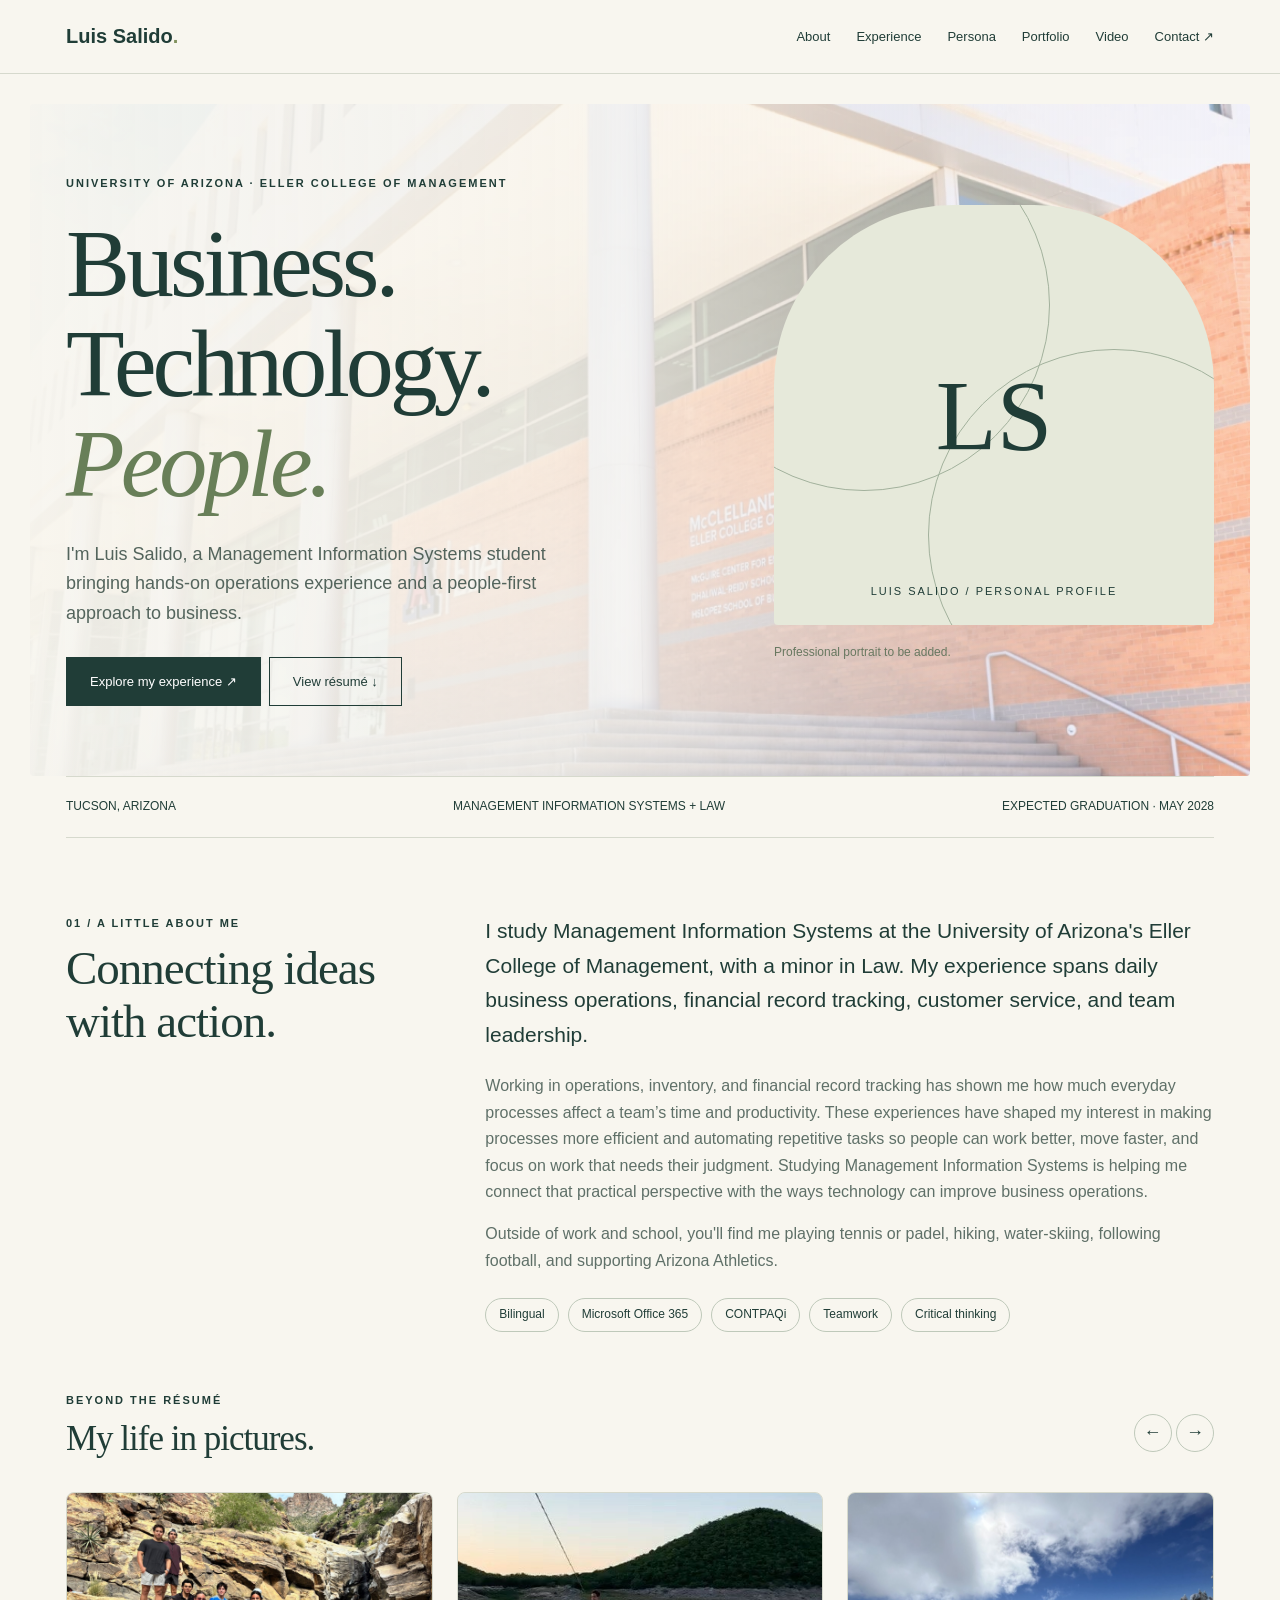
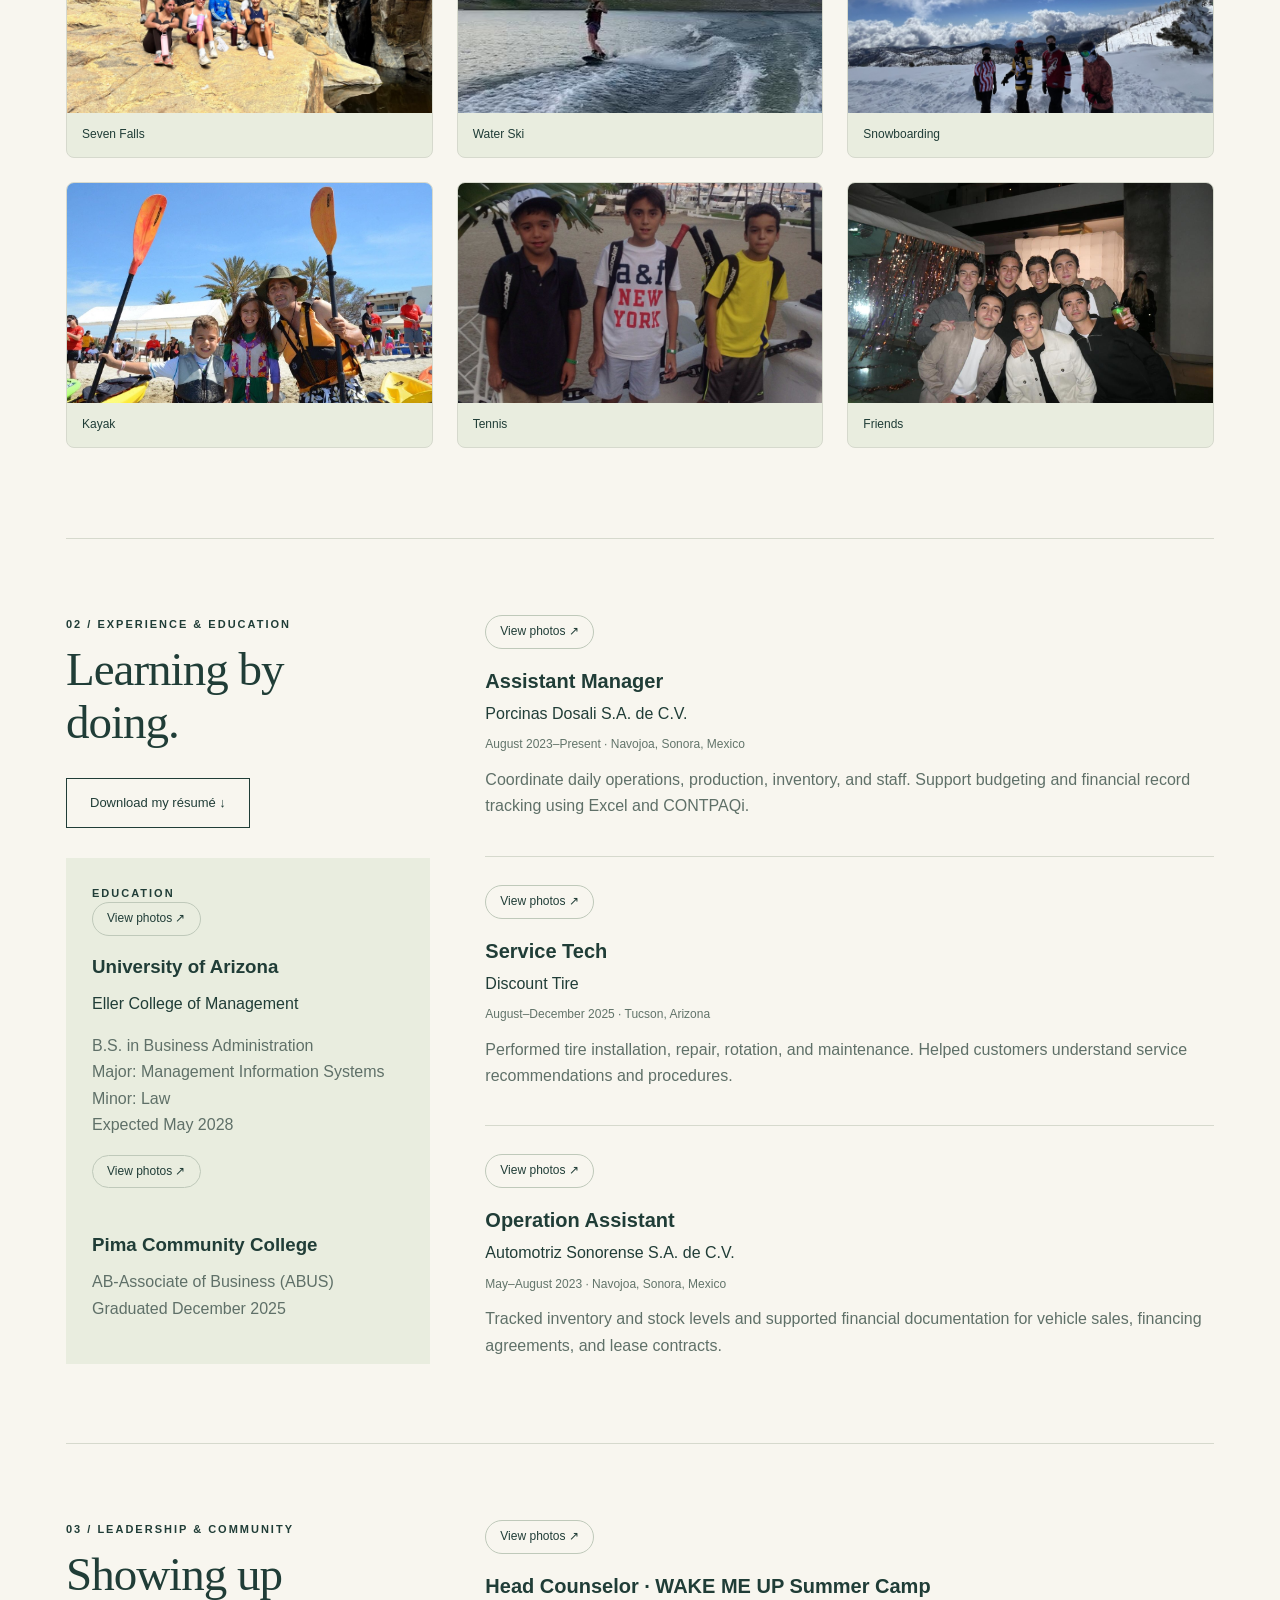
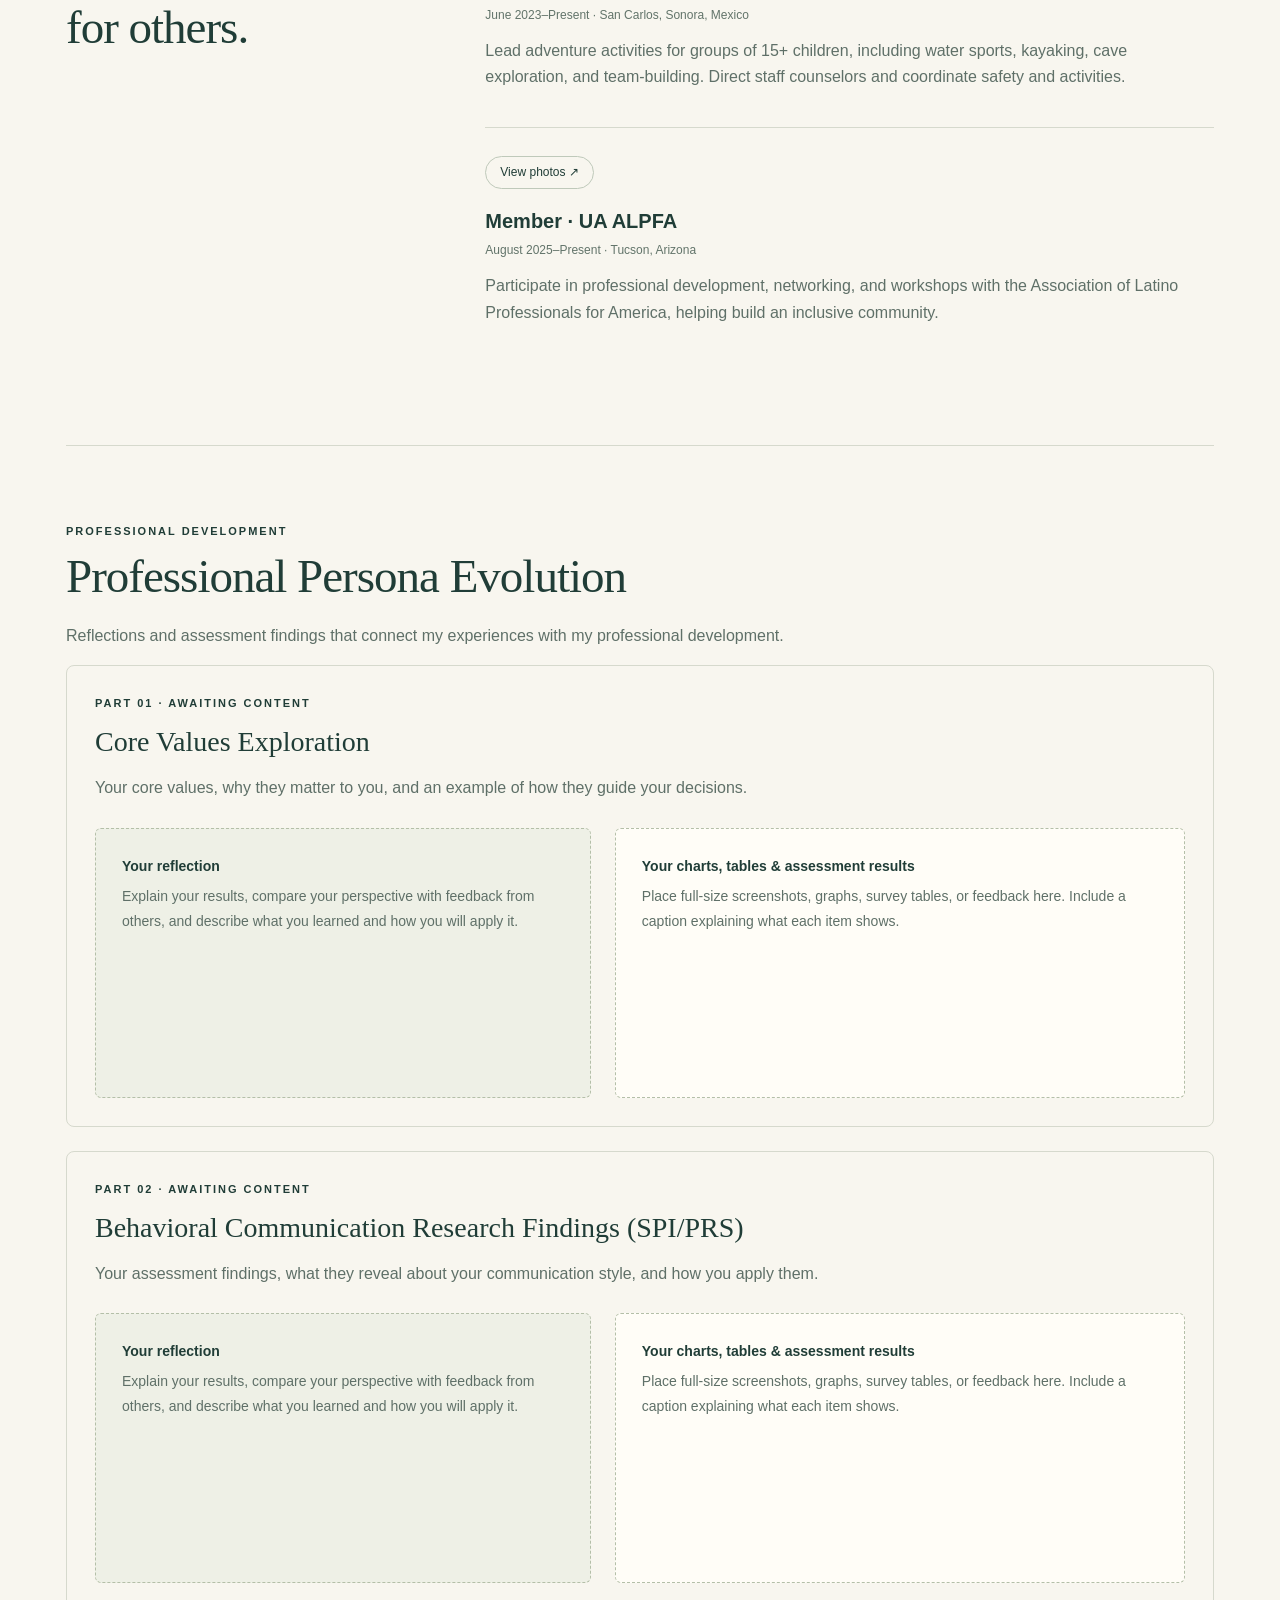
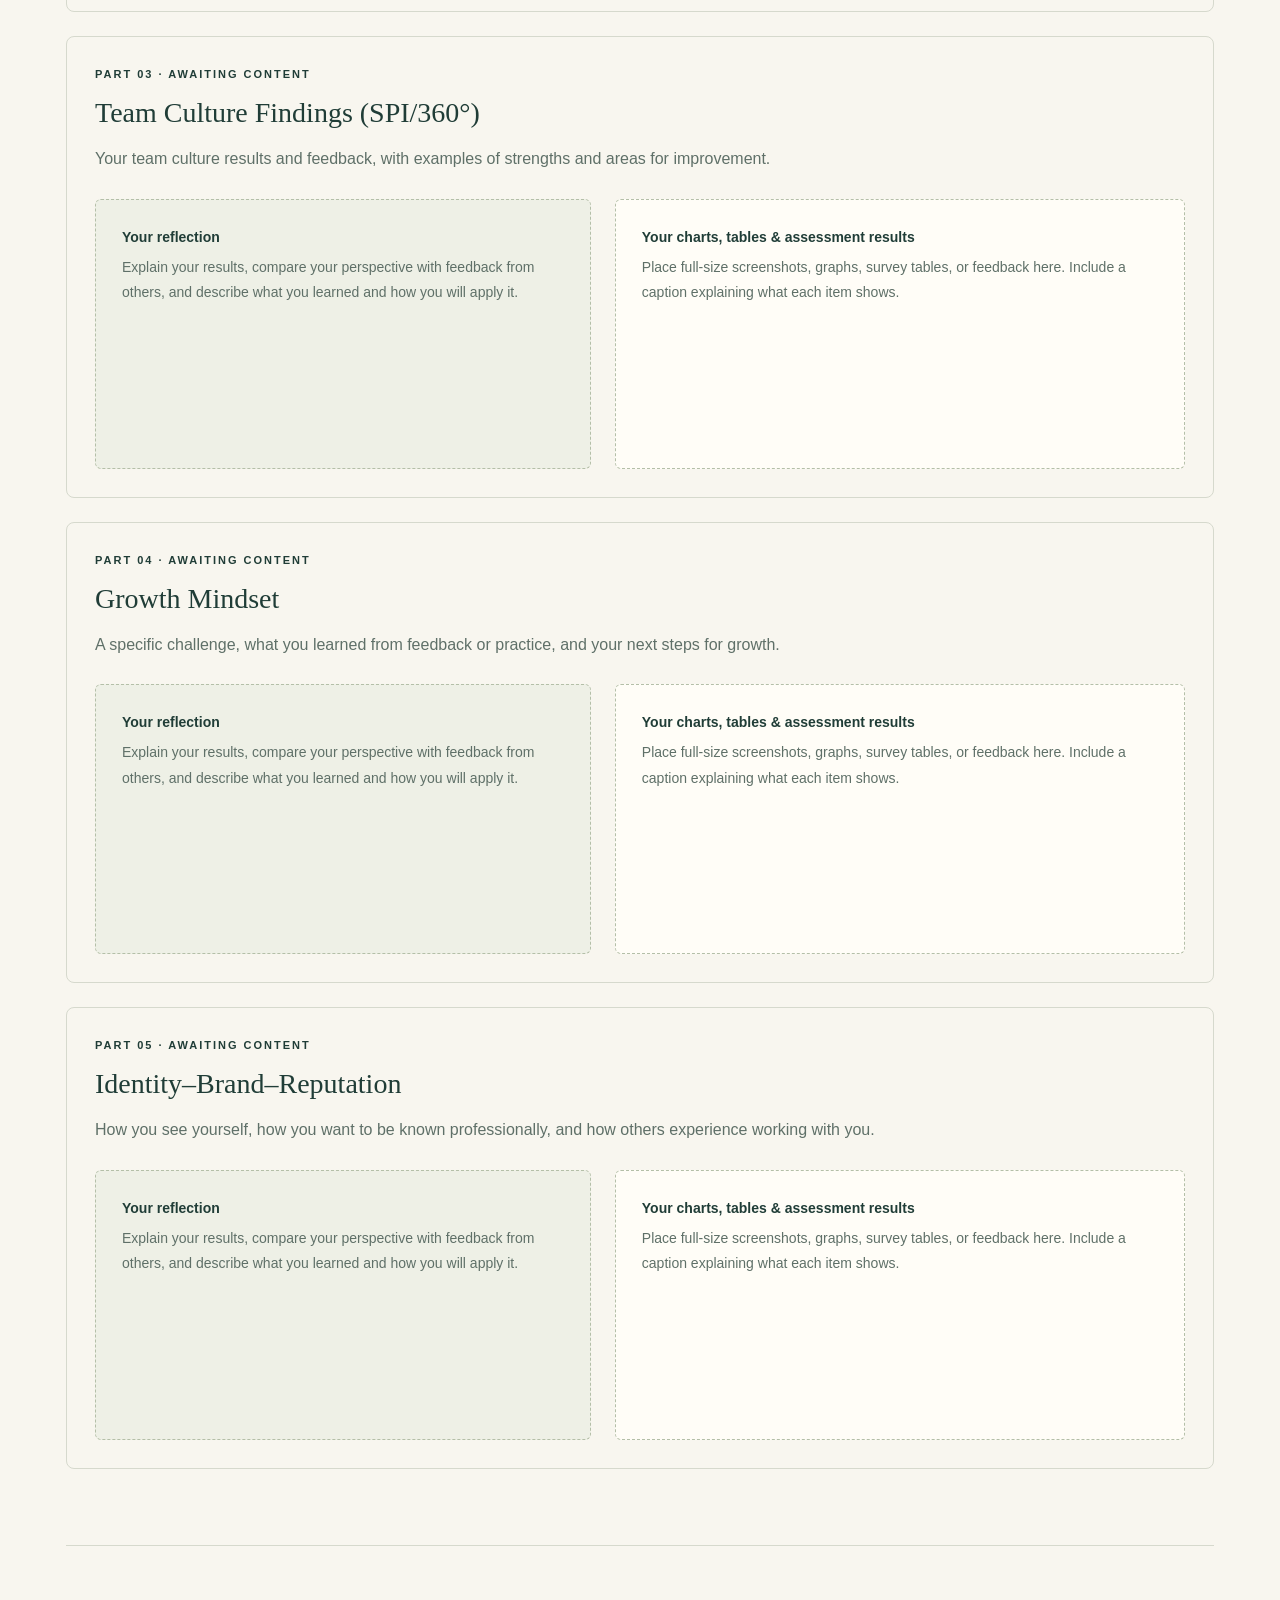
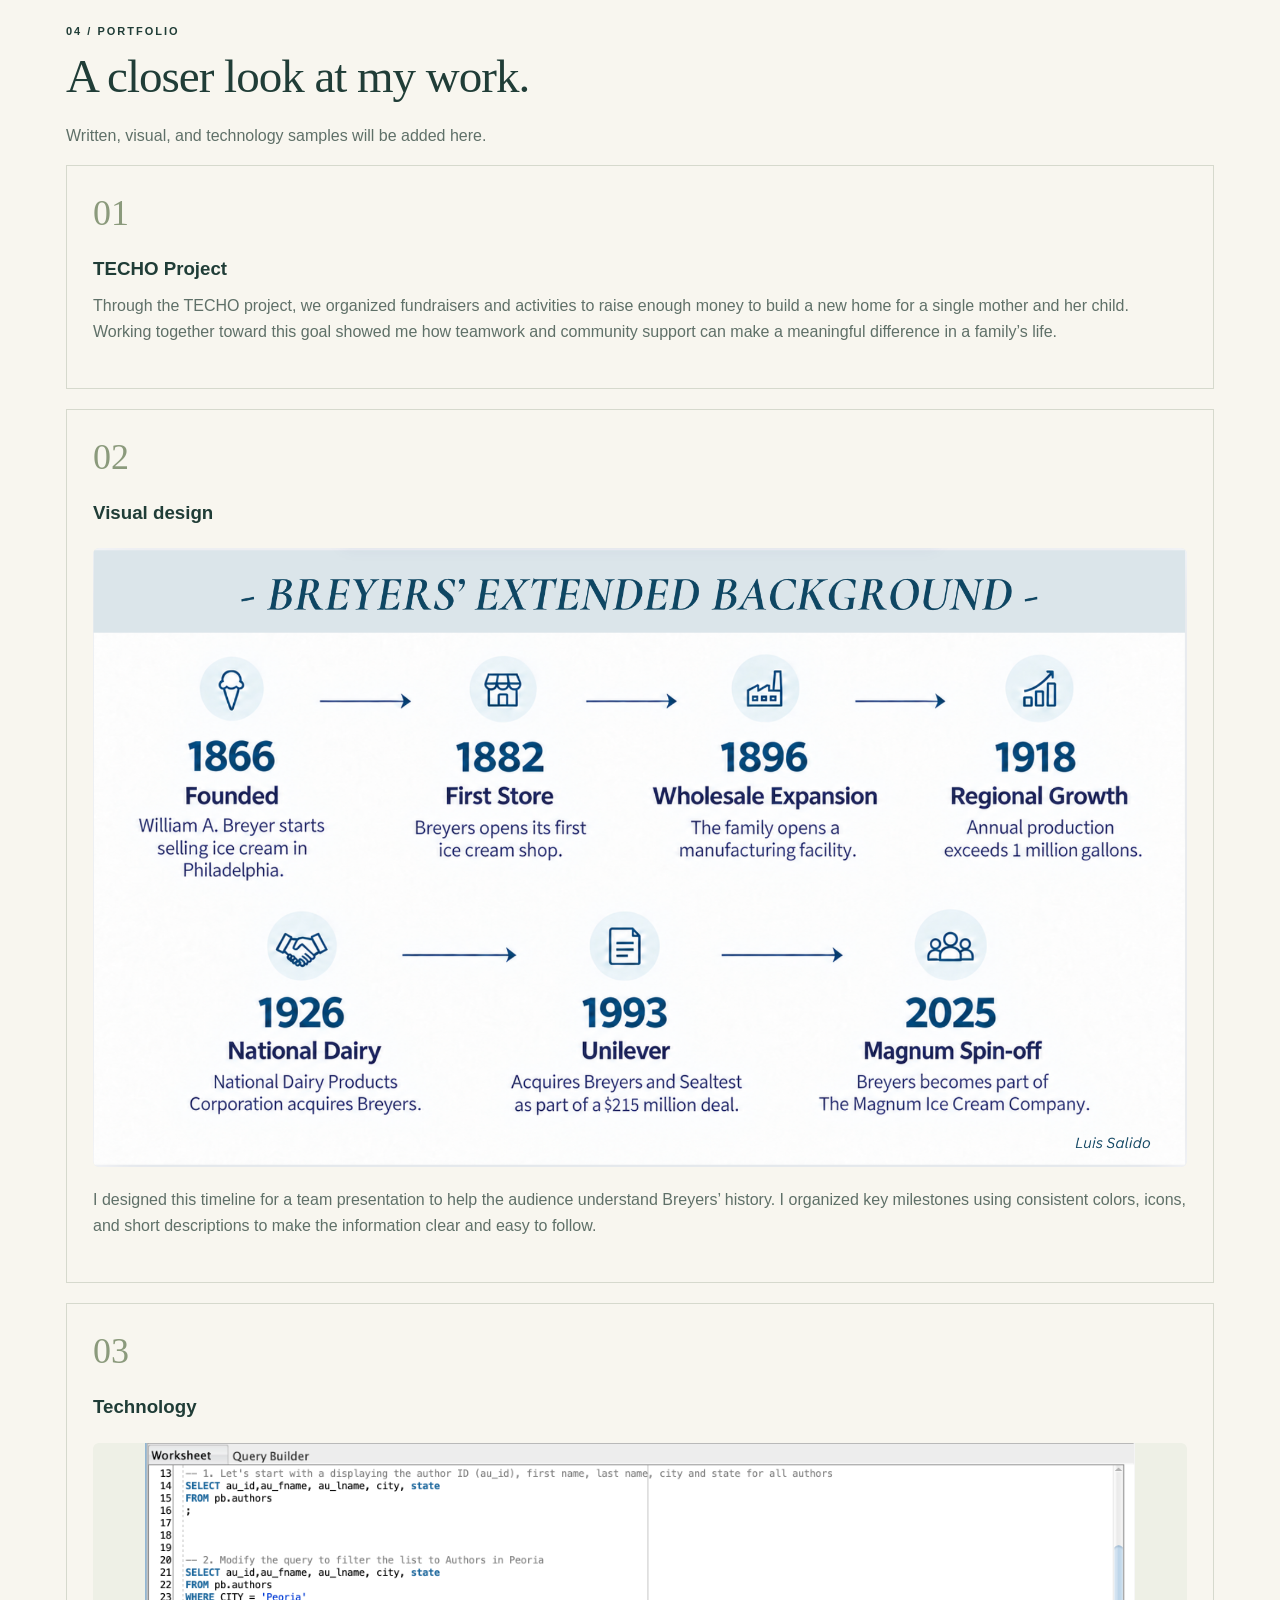
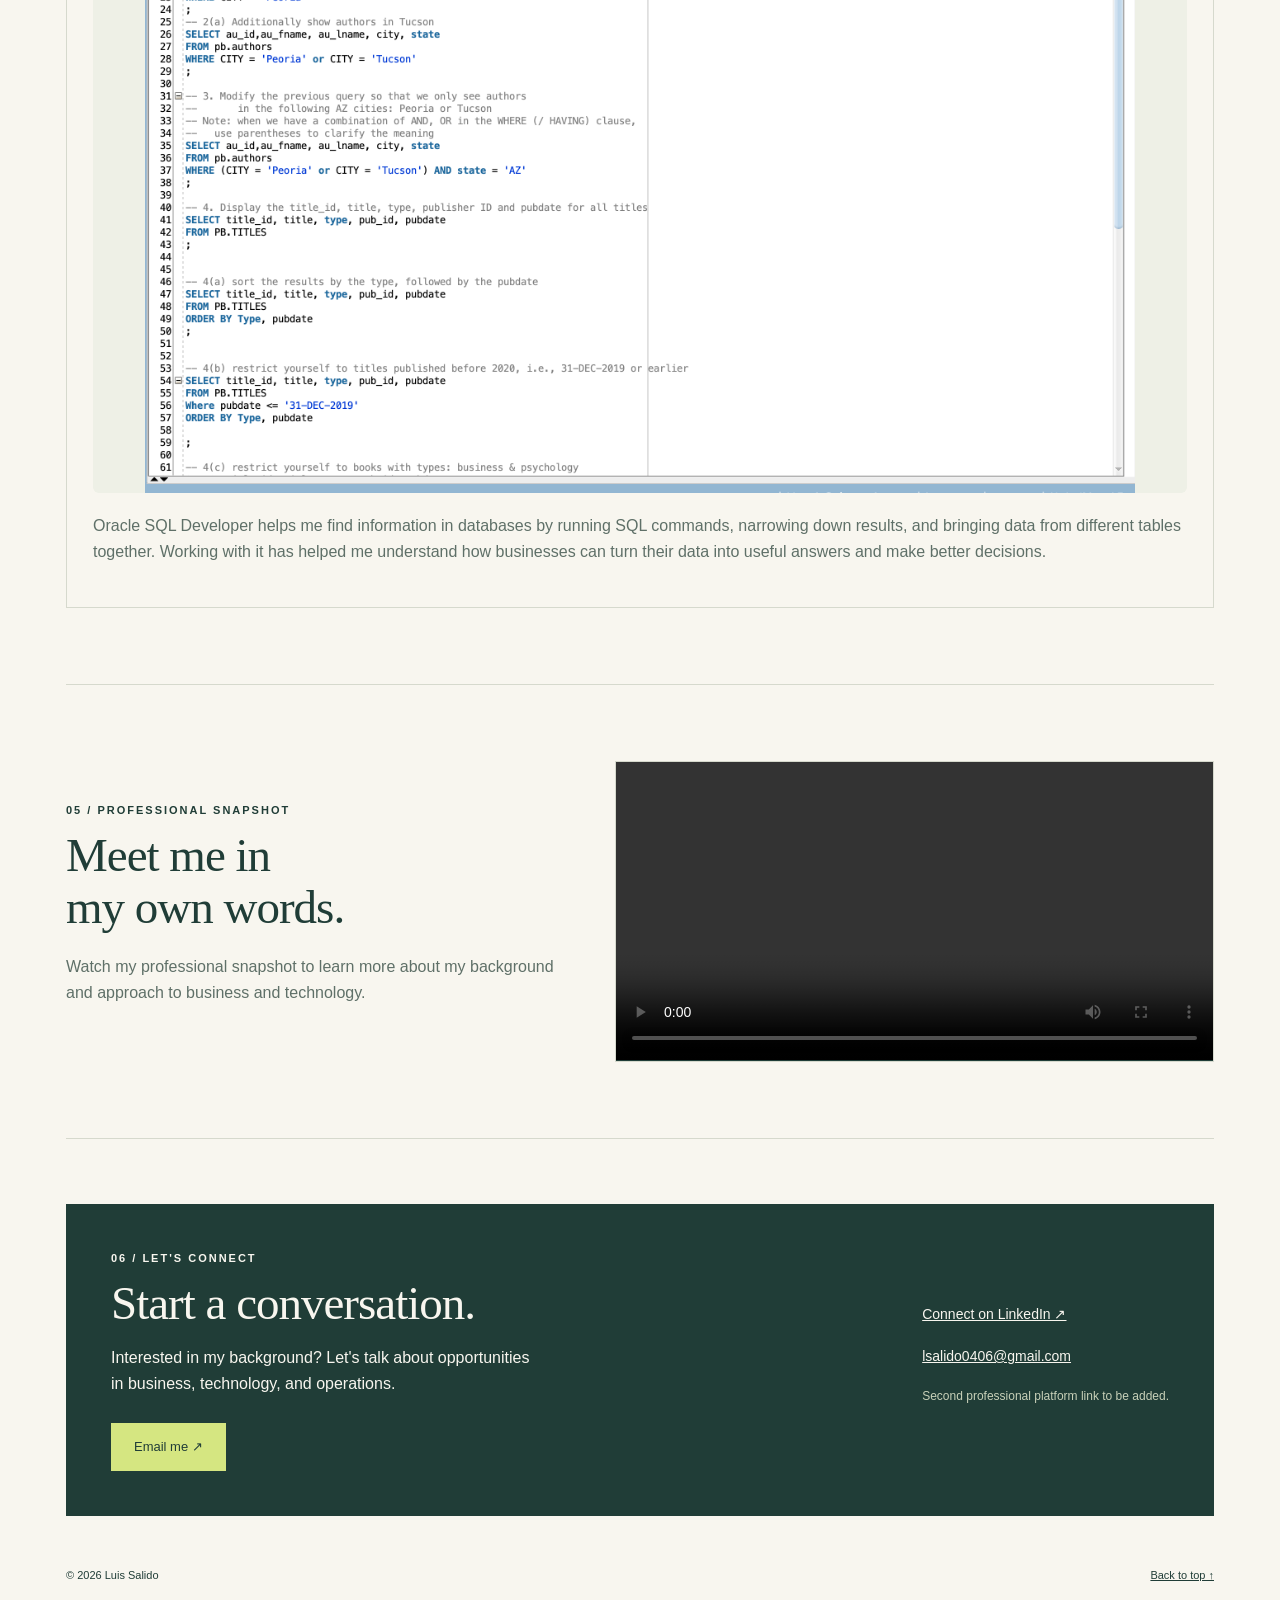
==== index.html @ 444bbcb1 "Add files via upload" ====
<!DOCTYPE html>

<html lang="en"><head><meta charset="utf-8"/><meta content="width=device-width,initial-scale=1" name="viewport"/><title>Luis Salido | Business, Technology &amp; People</title><meta content="Meet Luis Salido, a Management Information Systems student at the University of Arizona with experience in operations, finance, and team leadership." name="description"/><style>
:root{--ink:#203d37;--paper:#f8f6ef;--line:#d6d9cd;--accent:#d5e681}*{box-sizing:border-box}html{scroll-behavior:smooth;scroll-padding-top:90px}body{margin:0;background:var(--paper);color:var(--ink);font:16px/1.65 Arial,sans-serif}a{color:inherit}nav{position:sticky;top:0;background:#f8f6eff5;z-index:10;border-bottom:1px solid var(--line)}.nav{max-width:1220px;margin:auto;display:flex;justify-content:space-between;align-items:center;padding:20px 36px;gap:24px}.brand{font-weight:700;text-decoration:none;font-size:20px}.links{display:flex;gap:26px;font-size:13px}.links a{text-decoration:none}.links a:hover{text-decoration:underline}main{max-width:1220px;margin:auto;padding:0 36px}.hero{padding:85px 0 72px;display:grid;grid-template-columns:1.45fr 1fr;gap:70px;align-items:center}.eyebrow{font-size:11px;letter-spacing:2px;text-transform:uppercase;font-weight:bold}h1,h2,h3,p{margin-top:0}h1{font:normal clamp(55px,7.5vw,96px)/1.04 Georgia,serif;letter-spacing:-4px;margin:22px 0 26px}h1 i{font-weight:normal;color:#687f58}.intro{max-width:510px;color:#53645c;font-size:18px}.button{display:inline-block;text-decoration:none;padding:13px 23px;background:var(--ink);color:white;border:1px solid var(--ink);font-size:13px;margin:10px 8px 0 0}.button.alt{background:transparent;color:var(--ink)}.portrait{min-height:420px;background:#e6e9da;position:relative;overflow:hidden;display:flex;align-items:center;justify-content:center;border-radius:180px 180px 4px 4px}.portrait:before,.portrait:after{content:'';position:absolute;border:1px solid #a2b19c;border-radius:50%;width:370px;height:370px;transform:translate(120px,120px)}.portrait:after{transform:translate(-130px,-110px)}.monogram{font:100px Georgia,serif;z-index:1}.portrait small{position:absolute;bottom:25px;font-size:11px;letter-spacing:2px}.strip{padding:20px 0;border-top:1px solid var(--line);border-bottom:1px solid var(--line);display:flex;justify-content:space-between;gap:20px;font-size:12px}.section{padding:76px 0;border-bottom:1px solid var(--line)}.section-head{display:grid;grid-template-columns:1fr 2fr;gap:55px;margin-bottom:35px}h2{font:normal 47px/1.12 Georgia,serif;letter-spacing:-1px;margin:10px 0 20px}.body-large{font-size:21px;line-height:1.65;max-width:760px}.muted{color:#5f7068}.tags{display:flex;flex-wrap:wrap;gap:9px;margin-top:24px}.tag{font-size:12px;border:1px solid #bfc9ba;padding:6px 13px;border-radius:30px}.experience{display:grid;grid-template-columns:1fr 2fr;gap:55px}.job{padding:0 0 28px;margin:0 0 28px;border-bottom:1px solid var(--line)}.job:last-child{border:0;margin:0;padding:0}.job h3{font-size:20px;margin-bottom:3px}.date{font-size:12px;color:#62746a;margin-bottom:12px}.job p{margin-bottom:8px}.education{background:#e9eddf;padding:26px;margin-top:30px}.education h3{margin:0 0 8px}.grid{display:grid;grid-template-columns:repeat(3,1fr);gap:20px}.sample{border:1px solid var(--line);padding:26px;min-height:220px}.sample .num{font:36px Georgia,serif;color:#8b9a7c}.sample h3{margin:20px 0 8px}.status{font-size:11px;letter-spacing:1px;text-transform:uppercase;color:#6b795e}.video{display:grid;grid-template-columns:1fr 1.2fr;gap:50px;align-items:center}.video-space{aspect-ratio:16/9;background:#e7eadf;display:flex;justify-content:center;align-items:center;flex-direction:column;border:1px solid var(--line)}.play{font-size:38px;line-height:1}.contact{margin:65px 0 35px;padding:45px;background:var(--ink);color:var(--paper);display:flex;justify-content:space-between;align-items:center;gap:30px}.contact h2{margin-bottom:15px}.contact .button{background:var(--accent);color:var(--ink);border:0}.contact a:not(.button){font-size:14px}.footer{padding:15px 0 32px;font-size:11px;display:flex;justify-content:space-between}.draft-note{font-size:12px;color:#687860;margin-top:18px}a:focus-visible{outline:3px solid #9db447;outline-offset:4px}@media(max-width:750px){.nav{padding:16px 20px;align-items:flex-start}.links{gap:10px;flex-wrap:wrap;justify-content:flex-end;font-size:11px}main{padding:0 22px}.hero{grid-template-columns:1fr;gap:35px;padding-top:48px}h1{letter-spacing:-2px}.portrait{min-height:300px;max-width:400px;width:100%}.strip{flex-wrap:wrap}.section{padding:50px 0}.section-head,.experience,.video{grid-template-columns:1fr;gap:20px}.grid{grid-template-columns:1fr}h2{font-size:38px}.contact{padding:28px;flex-direction:column;align-items:flex-start}.footer{gap:20px}}

.hero{position:relative;isolation:isolate;padding:70px 36px;margin:30px -36px 0;background:linear-gradient(90deg,rgba(248,246,239,.96) 0%,rgba(248,246,239,.87) 44%,rgba(248,246,239,.3) 100%),url("eller-campus.png") center/cover no-repeat;border-radius:4px}
@media(max-width:750px){.hero{margin:20px -22px 0;padding:45px 22px;background-image:linear-gradient(rgba(248,246,239,.91),rgba(248,246,239,.8)),url("eller-campus.png")}}
.skill-details{margin-top:24px}.skill-details details{border-bottom:1px solid var(--line);padding:13px 0}.skill-details summary{cursor:pointer;font-size:14px;font-weight:600}.skill-details summary:focus-visible{outline:3px solid #9db447;outline-offset:4px}.skill-details details p{font-size:14px;color:#5f7068;margin:12px 0 4px;line-height:1.7}.skill-button{background:transparent;color:var(--ink);cursor:pointer;font-family:inherit;line-height:1.65}.skill-button:hover,.skill-button[aria-expanded="true"]{background:var(--ink);color:var(--paper)}#skill-panel{margin-top:18px;padding:22px;border:1px solid var(--line);border-radius:12px}#skill-panel h3{font-size:18px;margin-bottom:8px}#skill-description{font-size:14px;color:#5f7068;white-space:pre-wrap}.skill-action{background:transparent;border:1px solid #bfc9ba;border-radius:20px;color:var(--ink);padding:7px 15px;cursor:pointer}#skill-input{display:block;width:100%;margin-top:8px;padding:12px;font:14px/1.6 Arial,sans-serif;color:var(--ink);border:1px solid #bfc9ba;border-radius:6px;background:var(--paper)}#skill-message{font-size:12px;margin:8px 0 0}.entry-photo{margin:0 0 20px;overflow:hidden;border:1px solid var(--line);border-radius:8px;background:#e9eddf}.entry-photo img{display:block;width:100%;aspect-ratio:16/9;object-fit:cover}.entry-photo figcaption{font-size:11px;padding:10px 14px;color:#5f7068}.photo-placeholder{min-height:160px;display:flex;flex-direction:column;align-items:center;justify-content:center;background:linear-gradient(130deg,#edf0e5,#e2e7d7);border:1px dashed #b4bfa8}.photo-placeholder>span{font-size:30px;font-weight:normal;color:#81916d}.education .entry-photo:not(:first-child){margin-top:28px}.education .photo-placeholder{min-height:130px}.photo-link{display:inline-block;font-size:12px;text-decoration:none;border:1px solid #bfc9ba;border-radius:30px;padding:6px 14px;margin:0 0 16px}.photo-link:hover{background:var(--ink);color:var(--paper)}.personal-roll{padding:45px 0;border-bottom:1px solid var(--line)}.roll-header{display:flex;align-items:center;justify-content:space-between;gap:20px}.roll-header h2{font-size:35px;margin-bottom:24px}.roll-arrow{width:38px;height:38px;border-radius:50%;border:1px solid #bfc9ba;background:transparent;color:var(--ink);font-size:18px;cursor:pointer}.roll-arrow:hover{background:var(--ink);color:var(--paper)}.photo-roll{display:flex;gap:18px;overflow-x:auto;scroll-snap-type:x mandatory;padding:0 0 14px}.photo-roll figure{flex:0 0 280px;margin:0;border:1px solid var(--line);border-radius:8px;overflow:hidden;scroll-snap-align:start;background:#e9eddf}.photo-roll img{display:block;width:100%;height:220px;object-fit:cover}.photo-roll figcaption{padding:12px 15px;font-size:12px}.roll-empty{height:264px;display:flex;flex-direction:column;align-items:center;justify-content:center;border-style:dashed!important}.roll-empty>span{font-size:30px;color:#81916d}@media(max-width:750px){.photo-roll figure{flex-basis:240px}.roll-header h2{font-size:29px}}.personal-roll .photo-roll figure{flex-basis:230px}.personal-roll .photo-roll img{height:190px}.personal-roll .roll-empty{height:234px}.personal-roll{border-bottom:0;padding-bottom:0}

.personal-roll .photo-roll{display:grid;grid-template-rows:repeat(2,auto);grid-auto-flow:column;grid-auto-columns:230px;gap:18px;align-items:start;justify-content:start}
.personal-roll .photo-roll figure{width:230px;min-width:0}
@media(max-width:750px){.personal-roll .photo-roll{grid-auto-columns:210px}.personal-roll .photo-roll figure{width:210px}}
.persona-item{padding:20px 0;border-bottom:1px solid var(--line)}.persona-item summary{cursor:pointer;font-size:18px;font-weight:600}.persona-item p{margin:16px 0 12px;max-width:780px}.persona-items{display:grid;gap:24px}.persona-space{padding:28px;border:1px solid var(--line);border-radius:8px}.persona-space h3{font:normal 28px/1.25 Georgia,serif;margin:12px 0 16px}.persona-placeholder{padding:20px;margin-top:14px;border:1px dashed #b4bfa8;border-radius:6px;background:#eef0e6;font-size:14px}.persona-placeholder p{margin:6px 0 0;color:#5f7068}.persona-placeholder.evidence{background:transparent}@media(max-width:750px){.persona-space{padding:20px}}.persona-content{display:grid;grid-template-columns:1fr 1.15fr;gap:24px;align-items:stretch}.persona-content .persona-placeholder{min-height:270px;margin-top:10px;padding:26px}.persona-content .evidence{background:#fffdf7}.persona-content p{line-height:1.8}.persona-content img{width:100%;height:auto;object-fit:contain}@media(max-width:750px){.persona-content{grid-template-columns:1fr;gap:12px}.persona-content .persona-placeholder{min-height:180px}}#technology-project{grid-column:1/-1}#technology-photo{display:block;width:100%;max-height:650px;object-fit:contain;margin:20px 0;background:#eef0e6}#technology-photo[hidden]{display:none}.portfolio-editable{grid-column:1/-1}.portfolio-editable>img{display:block;width:100%;height:auto;max-height:650px;object-fit:contain;margin:20px 0;background:#eef0e6;border-radius:6px}.portfolio-editable>img[hidden]{display:none}</style><style>.section-head>div{min-width:0}.personal-roll{width:100%;max-width:100%;min-width:0;margin:0;padding-top:24px;overflow:hidden}.personal-roll .photo-roll{width:100%;max-width:100%;min-width:0;grid-auto-columns:calc((100% - 48px)/3);gap:24px}.personal-roll .photo-roll figure{width:100%;min-width:0}.personal-roll .photo-roll img{width:100%;height:220px;object-fit:cover}.roll-header{flex-wrap:wrap}.roll-header h2{margin-bottom:16px}@media(max-width:750px){.personal-roll .photo-roll{grid-auto-columns:calc((100% - 16px)/2);gap:16px}.personal-roll .photo-roll img{height:180px}}@media(max-width:450px){.personal-roll .photo-roll{grid-auto-columns:85%}}</style></head><body><nav aria-label="Main navigation"><div class="nav"><a class="brand" href="#home">Luis Salido<span style="color:#81925d">.</span></a><div class="links"><a href="#about">About</a><a href="#experience">Experience</a><a href="#persona">Persona</a><a href="#work">Portfolio</a><a href="#snapshot">Video</a><a href="#contact">Contact ↗</a></div></div></nav><main>
<section class="hero" id="home"><div><div class="eyebrow">University of Arizona · Eller College of Management</div><h1>Business.<br/>Technology.<br/><i>People.</i></h1><p class="intro">I'm Luis Salido, a Management Information Systems student bringing hands-on operations experience and a people-first approach to business.</p><a class="button" href="#experience">Explore my experience ↗</a><a class="button alt" href="luis-salido-resume.pdf" target="_blank">View résumé ↓</a></div><div><div aria-label="Luis Salido monogram; professional photograph to be added" class="portrait" role="img"><span class="monogram">LS</span><small>LUIS SALIDO / PERSONAL PROFILE</small></div><p class="draft-note">Professional portrait to be added.</p></div></section>
<div class="strip"><span>TUCSON, ARIZONA</span><span>MANAGEMENT INFORMATION SYSTEMS + LAW</span><span>EXPECTED GRADUATION · MAY 2028</span></div>
<section class="section" id="about"><div class="section-head"><div><div class="eyebrow">01 / A little about me</div><h2>Connecting ideas<br/>with action.</h2></div><div><p class="body-large">I study Management Information Systems at the University of Arizona's Eller College of Management, with a minor in Law. My experience spans daily business operations, financial record tracking, customer service, and team leadership.</p><p class="muted">Working in operations, inventory, and financial record tracking has shown me how much everyday processes affect a team’s time and productivity. These experiences have shaped my interest in making processes more efficient and automating repetitive tasks so people can work better, move faster, and focus on work that needs their judgment. Studying Management Information Systems is helping me connect that practical perspective with the ways technology can improve business operations.</p><p class="muted">Outside of work and school, you'll find me playing tennis or padel, hiking, water-skiing, following football, and supporting Arizona Athletics.</p><div aria-label="Skills" class="tags"><button aria-controls="skill-panel" aria-expanded="false" class="tag skill-button" data-skill="0" type="button">Bilingual</button><button aria-controls="skill-panel" aria-expanded="false" class="tag skill-button" data-skill="1" type="button">Microsoft Office 365</button><button aria-controls="skill-panel" aria-expanded="false" class="tag skill-button" data-skill="2" type="button">CONTPAQi</button><button aria-controls="skill-panel" aria-expanded="false" class="tag skill-button" data-skill="3" type="button">Teamwork</button><button aria-controls="skill-panel" aria-expanded="false" class="tag skill-button" data-skill="4" type="button">Critical thinking</button></div><div hidden="" id="skill-panel"><h3 id="skill-title"></h3><p id="skill-description"></p></div></div></div><section aria-labelledby="photo-roll-title" class="personal-roll"><div class="roll-header"><div><div class="eyebrow">Beyond the résumé</div><h2 id="photo-roll-title">My life in pictures.</h2></div><div><button aria-label="Previous photos" class="roll-arrow" onclick="document.getElementById('photo-roll').scrollBy({left:-320,behavior:'smooth'})" type="button">←</button> <button aria-label="Next photos" class="roll-arrow" onclick="document.getElementById('photo-roll').scrollBy({left:320,behavior:'smooth'})" type="button">→</button></div></div><div style="margin-bottom:18px"></div><div aria-label="Personal photo roll" class="photo-roll" id="photo-roll" tabindex="0"><figure><img alt="Seven Falls" loading="lazy" src="personal-2.jpg"/><figcaption>Seven Falls</figcaption></figure><figure><img alt="Kayak" loading="lazy" src="personal-5.jpg"/><figcaption>Kayak</figcaption></figure><figure><img alt="Water Ski" loading="lazy" src="personal-6.jpg"/><figcaption>Water Ski</figcaption></figure><figure><img alt="Tennis" loading="lazy" src="personal-7.jpg"/><figcaption>Tennis</figcaption></figure><figure><img alt="Snowboarding" loading="lazy" src="personal-10.jpg"/><figcaption>Snowboarding</figcaption></figure><figure><img alt="Friends" loading="lazy" src="personal-11.jpg"/><figcaption>Friends</figcaption></figure><figure><img alt="WMU Camp" loading="lazy" src="personal-13.jpg"/><figcaption>WMU Camp</figcaption></figure><figure><img alt="Party" loading="lazy" src="personal-15.jpg"/><figcaption>Party</figcaption></figure></div></section></section>
<section class="section" id="experience"><div class="experience"><aside><div class="eyebrow">02 / Experience &amp; education</div><h2>Learning by<br/>doing.</h2><a class="button alt" download="" href="luis-salido-resume.pdf">Download my résumé ↓</a><div class="education"><div class="eyebrow">Education</div><a class="photo-link" href="photos.html#university-arizona">View photos ↗</a><h3>University of Arizona</h3><p>Eller College of Management</p><p class="muted">B.S. in Business Administration<br/>Major: Management Information Systems<br/>Minor: Law<br/>Expected May 2028</p><a class="photo-link" href="photos.html#pima">View photos ↗</a><h3 style="margin-top:26px">Pima Community College</h3><p class="muted">AB-Associate of Business (ABUS)<br/>Graduated December 2025</p></div></aside><div><article class="job"><a class="photo-link" href="photos.html#porcinas">View photos ↗</a><h3>Assistant Manager</h3><p>Porcinas Dosali S.A. de C.V.</p><div class="date">August 2023–Present · Navojoa, Sonora, Mexico</div><p class="muted">Coordinate daily operations, production, inventory, and staff. Support budgeting and financial record tracking using Excel and CONTPAQi.</p></article><article class="job"><a class="photo-link" href="photos.html#discount-tire">View photos ↗</a><h3>Service Tech</h3><p>Discount Tire</p><div class="date">August–December 2025 · Tucson, Arizona</div><p class="muted">Performed tire installation, repair, rotation, and maintenance. Helped customers understand service recommendations and procedures.</p></article><article class="job"><a class="photo-link" href="photos.html#automotriz">View photos ↗</a><h3>Operation Assistant</h3><p>Automotriz Sonorense S.A. de C.V.</p><div class="date">May–August 2023 · Navojoa, Sonora, Mexico</div><p class="muted">Tracked inventory and stock levels and supported financial documentation for vehicle sales, financing agreements, and lease contracts.</p></article></div></div></section>
<section class="section"><div class="section-head"><div><div class="eyebrow">03 / Leadership &amp; community</div><h2>Showing up<br/>for others.</h2></div><div><article class="job"><a class="photo-link" href="photos.html#summer-camp">View photos ↗</a><h3>Head Counselor · WAKE ME UP Summer Camp</h3><div class="date">June 2023–Present · San Carlos, Sonora, Mexico</div><p class="muted">Lead adventure activities for groups of 15+ children, including water sports, kayaking, cave exploration, and team-building. Direct staff counselors and coordinate safety and activities.</p></article><article class="job"><a class="photo-link" href="photos.html#alpfa">View photos ↗</a><h3>Member · UA ALPFA</h3><div class="date">August 2025–Present · Tucson, Arizona</div><p class="muted">Participate in professional development, networking, and workshops with the Association of Latino Professionals for America, helping build an inclusive community.</p></article></div></div></section>
<section class="section" id="persona"><div class="eyebrow">Professional development</div><h2>Professional Persona Evolution</h2><p class="muted">Reflections and assessment findings that connect my experiences with my professional development.</p><div class="persona-items"><article class="persona-space" id="persona-part-1"><div class="eyebrow">Part 01 · Awaiting content</div><h3>Core Values Exploration</h3><p class="muted">Your core values, why they matter to you, and an example of how they guide your decisions.</p><div class="persona-content"><div class="persona-placeholder"><strong>Your reflection</strong><p>Explain your results, compare your perspective with feedback from others, and describe what you learned and how you will apply it.</p></div><div class="persona-placeholder evidence"><strong>Your charts, tables &amp; assessment results</strong><p>Place full-size screenshots, graphs, survey tables, or feedback here. Include a caption explaining what each item shows.</p></div></div></article><article class="persona-space" id="persona-part-2"><div class="eyebrow">Part 02 · Awaiting content</div><h3>Behavioral Communication Research Findings (SPI/PRS)</h3><p class="muted">Your assessment findings, what they reveal about your communication style, and how you apply them.</p><div class="persona-content"><div class="persona-placeholder"><strong>Your reflection</strong><p>Explain your results, compare your perspective with feedback from others, and describe what you learned and how you will apply it.</p></div><div class="persona-placeholder evidence"><strong>Your charts, tables &amp; assessment results</strong><p>Place full-size screenshots, graphs, survey tables, or feedback here. Include a caption explaining what each item shows.</p></div></div></article><article class="persona-space" id="persona-part-3"><div class="eyebrow">Part 03 · Awaiting content</div><h3>Team Culture Findings (SPI/360°)</h3><p class="muted">Your team culture results and feedback, with examples of strengths and areas for improvement.</p><div class="persona-content"><div class="persona-placeholder"><strong>Your reflection</strong><p>Explain your results, compare your perspective with feedback from others, and describe what you learned and how you will apply it.</p></div><div class="persona-placeholder evidence"><strong>Your charts, tables &amp; assessment results</strong><p>Place full-size screenshots, graphs, survey tables, or feedback here. Include a caption explaining what each item shows.</p></div></div></article><article class="persona-space" id="persona-part-4"><div class="eyebrow">Part 04 · Awaiting content</div><h3>Growth Mindset</h3><p class="muted">A specific challenge, what you learned from feedback or practice, and your next steps for growth.</p><div class="persona-content"><div class="persona-placeholder"><strong>Your reflection</strong><p>Explain your results, compare your perspective with feedback from others, and describe what you learned and how you will apply it.</p></div><div class="persona-placeholder evidence"><strong>Your charts, tables &amp; assessment results</strong><p>Place full-size screenshots, graphs, survey tables, or feedback here. Include a caption explaining what each item shows.</p></div></div></article><article class="persona-space" id="persona-part-5"><div class="eyebrow">Part 05 · Awaiting content</div><h3>Identity–Brand–Reputation</h3><p class="muted">How you see yourself, how you want to be known professionally, and how others experience working with you.</p><div class="persona-content"><div class="persona-placeholder"><strong>Your reflection</strong><p>Explain your results, compare your perspective with feedback from others, and describe what you learned and how you will apply it.</p></div><div class="persona-placeholder evidence"><strong>Your charts, tables &amp; assessment results</strong><p>Place full-size screenshots, graphs, survey tables, or feedback here. Include a caption explaining what each item shows.</p></div></div></article></div></section><section class="section" id="work"><div class="eyebrow">04 / Portfolio</div><h2>A closer look at my work.</h2><p class="muted">Written, visual, and technology samples will be added here.</p><div class="grid"><article class="sample portfolio-editable" id="written-project"><span class="num">01</span><h3>TECHO Project</h3><img alt="Written communication sample" hidden="" id="written-photo"/><p class="muted" id="written-description" style="white-space:pre-wrap">Through the TECHO project, we organized fundraisers and activities to raise enough money to build a new home for a single mother and her child. Working together toward this goal showed me how teamwork and community support can make a meaningful difference in a family’s life.</p></article><article class="sample portfolio-editable" id="visual-project"><span class="num">02</span><h3>Visual design</h3><img alt="Visual design sample" id="visual-photo" src="portfolio-visual.png"/><p class="muted" id="visual-description" style="white-space:pre-wrap">I designed this timeline for a team presentation to help the audience understand Breyers’ history. I organized key milestones using consistent colors, icons, and short descriptions to make the information clear and easy to follow.</p></article><article class="sample" id="technology-project"><span class="num">03</span><h3>Technology</h3><img alt="Technology project" id="technology-photo" src="portfolio-technology.png" style="width:100%;height:auto;border-radius:6px"/><p class="muted">Oracle SQL Developer helps me find information in databases by running SQL commands, narrowing down results, and bringing data from different tables together. Working with it has helped me understand how businesses can turn their data into useful answers and make better decisions.</p></article></div></section>
<section class="section video" id="snapshot"><div><div class="eyebrow">05 / Professional snapshot</div><h2>Meet me in<br/>my own words.</h2><p class="muted">Watch my professional snapshot to learn more about my background and approach to business and technology.</p></div><video aria-label="Luis Salido professional snapshot video" controls="" playsinline="" preload="metadata" style="display:block;width:100%;max-height:480px;background:#203d37;border:1px solid var(--line)"><source src="professional-snapshot.mp4" type="video/mp4"/>Your browser does not support embedded video. <a href="professional-snapshot.mp4">Download the professional snapshot video</a>.</video></section>
<section class="contact" id="contact"><div><div class="eyebrow">06 / Let's connect</div><h2>Start a conversation.</h2><p>Interested in my background? Let's talk about opportunities<br/>in business, technology, and operations.</p><a class="button" href="https://mail.google.com/mail/?view=cm&amp;fs=1&amp;to=lsalido0406%40gmail.com" rel="noopener" target="_blank">Email me ↗</a></div><div><p><a href="https://www.linkedin.com/in/lsalido0406/" rel="noopener" target="_blank">Connect on LinkedIn ↗</a></p><p><a href="mailto:lsalido0406@gmail.com">lsalido0406@gmail.com</a></p><p class="draft-note" style="color:#c8d1b9">Second professional platform link to be added.</p></div></section><footer class="footer"><span>© <span id="year">2026</span> Luis Salido</span><a href="#home">Back to top ↑</a></footer></main><script>const skills=[["Bilingual", "Spanish is my first language, and I began learning English in elementary school. I\u2019ve lived in Tucson for over five years, including two years in middle school, strengthening my English through school, work, and daily life."], ["Microsoft Office 365", "I began learning Microsoft Office 365 in high school technology classes and continued building my skills through college CIS and MIS courses. I use these tools to organize information, support everyday business tasks, and track budgets and financial records in spreadsheets."], ["CONTPAQi", "In my assistant manager role at Porcinas Dosali, I have learned CONTPAQi to support budgeting and financial record tracking, keeping business information organized for daily operations."], ["Teamwork", "Coordinate with staff in daily business operations and lead counselors at WAKE ME UP Summer Camp. These roles, along with school group projects, have strengthened my teamwork skills and taught me the value of clear responsibilities, communication, and supporting others."], ["Critical thinking", "Working with operations, inventory, and financial records has encouraged me to look closely at how tasks get done. I am interested in identifying repetitive steps and exploring how more efficient processes and automation can help teams work better and faster."]];document.querySelectorAll("[data-skill]").forEach(b=>b.onclick=()=>{const panel=document.getElementById("skill-panel"),i=Number(b.dataset.skill),close=b.getAttribute("aria-expanded")==="true";document.querySelectorAll("[data-skill]").forEach(x=>x.setAttribute("aria-expanded","false"));panel.hidden=close;if(!close){b.setAttribute("aria-expanded","true");document.getElementById("skill-title").textContent=skills[i][0];document.getElementById("skill-description").textContent=skills[i][1]}});</script></body></html>
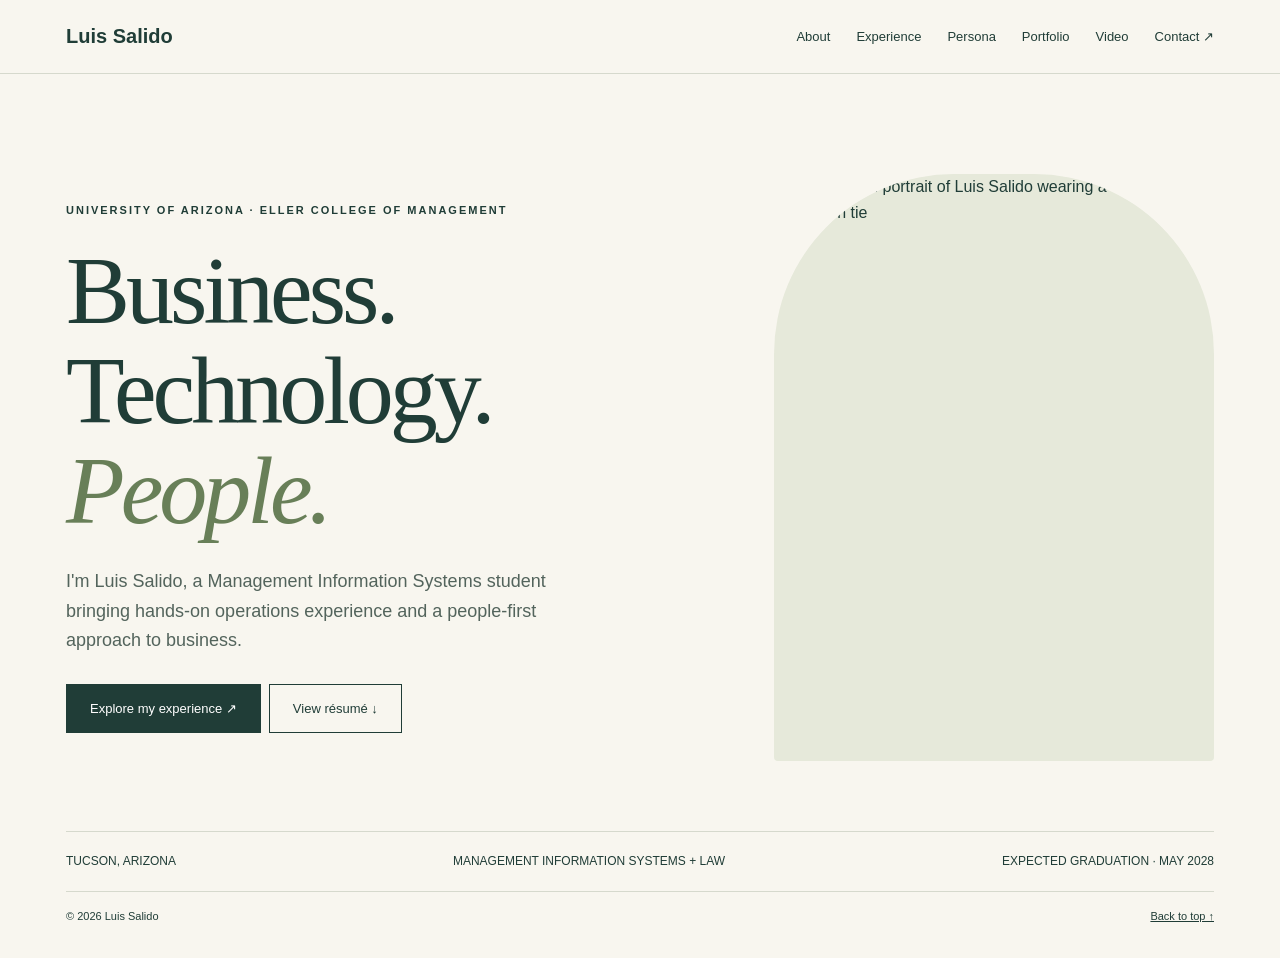
==== commit 7d3c1535: "Publish current professional portfolio pages to GitHub Pages" ====
--- a/index.html
+++ b/index.html
@@ -1,21 +1,5 @@
 <!DOCTYPE html>
 
-<html lang="en"><head><meta charset="utf-8"/><meta content="width=device-width,initial-scale=1" name="viewport"/><title>Luis Salido | Business, Technology &amp; People</title><meta content="Meet Luis Salido, a Management Information Systems student at the University of Arizona with experience in operations, finance, and team leadership." name="description"/><style>
-:root{--ink:#203d37;--paper:#f8f6ef;--line:#d6d9cd;--accent:#d5e681}*{box-sizing:border-box}html{scroll-behavior:smooth;scroll-padding-top:90px}body{margin:0;background:var(--paper);color:var(--ink);font:16px/1.65 Arial,sans-serif}a{color:inherit}nav{position:sticky;top:0;background:#f8f6eff5;z-index:10;border-bottom:1px solid var(--line)}.nav{max-width:1220px;margin:auto;display:flex;justify-content:space-between;align-items:center;padding:20px 36px;gap:24px}.brand{font-weight:700;text-decoration:none;font-size:20px}.links{display:flex;gap:26px;font-size:13px}.links a{text-decoration:none}.links a:hover{text-decoration:underline}main{max-width:1220px;margin:auto;padding:0 36px}.hero{padding:85px 0 72px;display:grid;grid-template-columns:1.45fr 1fr;gap:70px;align-items:center}.eyebrow{font-size:11px;letter-spacing:2px;text-transform:uppercase;font-weight:bold}h1,h2,h3,p{margin-top:0}h1{font:normal clamp(55px,7.5vw,96px)/1.04 Georgia,serif;letter-spacing:-4px;margin:22px 0 26px}h1 i{font-weight:normal;color:#687f58}.intro{max-width:510px;color:#53645c;font-size:18px}.button{display:inline-block;text-decoration:none;padding:13px 23px;background:var(--ink);color:white;border:1px solid var(--ink);font-size:13px;margin:10px 8px 0 0}.button.alt{background:transparent;color:var(--ink)}.portrait{min-height:420px;background:#e6e9da;position:relative;overflow:hidden;display:flex;align-items:center;justify-content:center;border-radius:180px 180px 4px 4px}.portrait:before,.portrait:after{content:'';position:absolute;border:1px solid #a2b19c;border-radius:50%;width:370px;height:370px;transform:translate(120px,120px)}.portrait:after{transform:translate(-130px,-110px)}.monogram{font:100px Georgia,serif;z-index:1}.portrait small{position:absolute;bottom:25px;font-size:11px;letter-spacing:2px}.strip{padding:20px 0;border-top:1px solid var(--line);border-bottom:1px solid var(--line);display:flex;justify-content:space-between;gap:20px;font-size:12px}.section{padding:76px 0;border-bottom:1px solid var(--line)}.section-head{display:grid;grid-template-columns:1fr 2fr;gap:55px;margin-bottom:35px}h2{font:normal 47px/1.12 Georgia,serif;letter-spacing:-1px;margin:10px 0 20px}.body-large{font-size:21px;line-height:1.65;max-width:760px}.muted{color:#5f7068}.tags{display:flex;flex-wrap:wrap;gap:9px;margin-top:24px}.tag{font-size:12px;border:1px solid #bfc9ba;padding:6px 13px;border-radius:30px}.experience{display:grid;grid-template-columns:1fr 2fr;gap:55px}.job{padding:0 0 28px;margin:0 0 28px;border-bottom:1px solid var(--line)}.job:last-child{border:0;margin:0;padding:0}.job h3{font-size:20px;margin-bottom:3px}.date{font-size:12px;color:#62746a;margin-bottom:12px}.job p{margin-bottom:8px}.education{background:#e9eddf;padding:26px;margin-top:30px}.education h3{margin:0 0 8px}.grid{display:grid;grid-template-columns:repeat(3,1fr);gap:20px}.sample{border:1px solid var(--line);padding:26px;min-height:220px}.sample .num{font:36px Georgia,serif;color:#8b9a7c}.sample h3{margin:20px 0 8px}.status{font-size:11px;letter-spacing:1px;text-transform:uppercase;color:#6b795e}.video{display:grid;grid-template-columns:1fr 1.2fr;gap:50px;align-items:center}.video-space{aspect-ratio:16/9;background:#e7eadf;display:flex;justify-content:center;align-items:center;flex-direction:column;border:1px solid var(--line)}.play{font-size:38px;line-height:1}.contact{margin:65px 0 35px;padding:45px;background:var(--ink);color:var(--paper);display:flex;justify-content:space-between;align-items:center;gap:30px}.contact h2{margin-bottom:15px}.contact .button{background:var(--accent);color:var(--ink);border:0}.contact a:not(.button){font-size:14px}.footer{padding:15px 0 32px;font-size:11px;display:flex;justify-content:space-between}.draft-note{font-size:12px;color:#687860;margin-top:18px}a:focus-visible{outline:3px solid #9db447;outline-offset:4px}@media(max-width:750px){.nav{padding:16px 20px;align-items:flex-start}.links{gap:10px;flex-wrap:wrap;justify-content:flex-end;font-size:11px}main{padding:0 22px}.hero{grid-template-columns:1fr;gap:35px;padding-top:48px}h1{letter-spacing:-2px}.portrait{min-height:300px;max-width:400px;width:100%}.strip{flex-wrap:wrap}.section{padding:50px 0}.section-head,.experience,.video{grid-template-columns:1fr;gap:20px}.grid{grid-template-columns:1fr}h2{font-size:38px}.contact{padding:28px;flex-direction:column;align-items:flex-start}.footer{gap:20px}}
-
-.hero{position:relative;isolation:isolate;padding:70px 36px;margin:30px -36px 0;background:linear-gradient(90deg,rgba(248,246,239,.96) 0%,rgba(248,246,239,.87) 44%,rgba(248,246,239,.3) 100%),url("eller-campus.png") center/cover no-repeat;border-radius:4px}
-@media(max-width:750px){.hero{margin:20px -22px 0;padding:45px 22px;background-image:linear-gradient(rgba(248,246,239,.91),rgba(248,246,239,.8)),url("eller-campus.png")}}
-.skill-details{margin-top:24px}.skill-details details{border-bottom:1px solid var(--line);padding:13px 0}.skill-details summary{cursor:pointer;font-size:14px;font-weight:600}.skill-details summary:focus-visible{outline:3px solid #9db447;outline-offset:4px}.skill-details details p{font-size:14px;color:#5f7068;margin:12px 0 4px;line-height:1.7}.skill-button{background:transparent;color:var(--ink);cursor:pointer;font-family:inherit;line-height:1.65}.skill-button:hover,.skill-button[aria-expanded="true"]{background:var(--ink);color:var(--paper)}#skill-panel{margin-top:18px;padding:22px;border:1px solid var(--line);border-radius:12px}#skill-panel h3{font-size:18px;margin-bottom:8px}#skill-description{font-size:14px;color:#5f7068;white-space:pre-wrap}.skill-action{background:transparent;border:1px solid #bfc9ba;border-radius:20px;color:var(--ink);padding:7px 15px;cursor:pointer}#skill-input{display:block;width:100%;margin-top:8px;padding:12px;font:14px/1.6 Arial,sans-serif;color:var(--ink);border:1px solid #bfc9ba;border-radius:6px;background:var(--paper)}#skill-message{font-size:12px;margin:8px 0 0}.entry-photo{margin:0 0 20px;overflow:hidden;border:1px solid var(--line);border-radius:8px;background:#e9eddf}.entry-photo img{display:block;width:100%;aspect-ratio:16/9;object-fit:cover}.entry-photo figcaption{font-size:11px;padding:10px 14px;color:#5f7068}.photo-placeholder{min-height:160px;display:flex;flex-direction:column;align-items:center;justify-content:center;background:linear-gradient(130deg,#edf0e5,#e2e7d7);border:1px dashed #b4bfa8}.photo-placeholder>span{font-size:30px;font-weight:normal;color:#81916d}.education .entry-photo:not(:first-child){margin-top:28px}.education .photo-placeholder{min-height:130px}.photo-link{display:inline-block;font-size:12px;text-decoration:none;border:1px solid #bfc9ba;border-radius:30px;padding:6px 14px;margin:0 0 16px}.photo-link:hover{background:var(--ink);color:var(--paper)}.personal-roll{padding:45px 0;border-bottom:1px solid var(--line)}.roll-header{display:flex;align-items:center;justify-content:space-between;gap:20px}.roll-header h2{font-size:35px;margin-bottom:24px}.roll-arrow{width:38px;height:38px;border-radius:50%;border:1px solid #bfc9ba;background:transparent;color:var(--ink);font-size:18px;cursor:pointer}.roll-arrow:hover{background:var(--ink);color:var(--paper)}.photo-roll{display:flex;gap:18px;overflow-x:auto;scroll-snap-type:x mandatory;padding:0 0 14px}.photo-roll figure{flex:0 0 280px;margin:0;border:1px solid var(--line);border-radius:8px;overflow:hidden;scroll-snap-align:start;background:#e9eddf}.photo-roll img{display:block;width:100%;height:220px;object-fit:cover}.photo-roll figcaption{padding:12px 15px;font-size:12px}.roll-empty{height:264px;display:flex;flex-direction:column;align-items:center;justify-content:center;border-style:dashed!important}.roll-empty>span{font-size:30px;color:#81916d}@media(max-width:750px){.photo-roll figure{flex-basis:240px}.roll-header h2{font-size:29px}}.personal-roll .photo-roll figure{flex-basis:230px}.personal-roll .photo-roll img{height:190px}.personal-roll .roll-empty{height:234px}.personal-roll{border-bottom:0;padding-bottom:0}
-
-.personal-roll .photo-roll{display:grid;grid-template-rows:repeat(2,auto);grid-auto-flow:column;grid-auto-columns:230px;gap:18px;align-items:start;justify-content:start}
-.personal-roll .photo-roll figure{width:230px;min-width:0}
-@media(max-width:750px){.personal-roll .photo-roll{grid-auto-columns:210px}.personal-roll .photo-roll figure{width:210px}}
-.persona-item{padding:20px 0;border-bottom:1px solid var(--line)}.persona-item summary{cursor:pointer;font-size:18px;font-weight:600}.persona-item p{margin:16px 0 12px;max-width:780px}.persona-items{display:grid;gap:24px}.persona-space{padding:28px;border:1px solid var(--line);border-radius:8px}.persona-space h3{font:normal 28px/1.25 Georgia,serif;margin:12px 0 16px}.persona-placeholder{padding:20px;margin-top:14px;border:1px dashed #b4bfa8;border-radius:6px;background:#eef0e6;font-size:14px}.persona-placeholder p{margin:6px 0 0;color:#5f7068}.persona-placeholder.evidence{background:transparent}@media(max-width:750px){.persona-space{padding:20px}}.persona-content{display:grid;grid-template-columns:1fr 1.15fr;gap:24px;align-items:stretch}.persona-content .persona-placeholder{min-height:270px;margin-top:10px;padding:26px}.persona-content .evidence{background:#fffdf7}.persona-content p{line-height:1.8}.persona-content img{width:100%;height:auto;object-fit:contain}@media(max-width:750px){.persona-content{grid-template-columns:1fr;gap:12px}.persona-content .persona-placeholder{min-height:180px}}#technology-project{grid-column:1/-1}#technology-photo{display:block;width:100%;max-height:650px;object-fit:contain;margin:20px 0;background:#eef0e6}#technology-photo[hidden]{display:none}.portfolio-editable{grid-column:1/-1}.portfolio-editable>img{display:block;width:100%;height:auto;max-height:650px;object-fit:contain;margin:20px 0;background:#eef0e6;border-radius:6px}.portfolio-editable>img[hidden]{display:none}</style><style>.section-head>div{min-width:0}.personal-roll{width:100%;max-width:100%;min-width:0;margin:0;padding-top:24px;overflow:hidden}.personal-roll .photo-roll{width:100%;max-width:100%;min-width:0;grid-auto-columns:calc((100% - 48px)/3);gap:24px}.personal-roll .photo-roll figure{width:100%;min-width:0}.personal-roll .photo-roll img{width:100%;height:220px;object-fit:cover}.roll-header{flex-wrap:wrap}.roll-header h2{margin-bottom:16px}@media(max-width:750px){.personal-roll .photo-roll{grid-auto-columns:calc((100% - 16px)/2);gap:16px}.personal-roll .photo-roll img{height:180px}}@media(max-width:450px){.personal-roll .photo-roll{grid-auto-columns:85%}}</style></head><body><nav aria-label="Main navigation"><div class="nav"><a class="brand" href="#home">Luis Salido<span style="color:#81925d">.</span></a><div class="links"><a href="#about">About</a><a href="#experience">Experience</a><a href="#persona">Persona</a><a href="#work">Portfolio</a><a href="#snapshot">Video</a><a href="#contact">Contact ↗</a></div></div></nav><main>
-<section class="hero" id="home"><div><div class="eyebrow">University of Arizona · Eller College of Management</div><h1>Business.<br/>Technology.<br/><i>People.</i></h1><p class="intro">I'm Luis Salido, a Management Information Systems student bringing hands-on operations experience and a people-first approach to business.</p><a class="button" href="#experience">Explore my experience ↗</a><a class="button alt" href="luis-salido-resume.pdf" target="_blank">View résumé ↓</a></div><div><div aria-label="Luis Salido monogram; professional photograph to be added" class="portrait" role="img"><span class="monogram">LS</span><small>LUIS SALIDO / PERSONAL PROFILE</small></div><p class="draft-note">Professional portrait to be added.</p></div></section>
+<html lang="en"><head><meta charset="utf-8"/><meta content="width=device-width,initial-scale=1" name="viewport"/><title>Luis Salido | Business, Technology &amp; People</title><meta content="Meet Luis Salido, a Management Information Systems student at the University of Arizona with experience in operations, finance, and team leadership." name="description"/><link rel="stylesheet" href="profile.css"><style>.section-head>div{min-width:0}.personal-roll{width:100%;max-width:100%;min-width:0;margin:0;padding-top:24px;overflow:hidden}.personal-roll .photo-roll{width:100%;max-width:100%;min-width:0;grid-auto-columns:calc((100% - 48px)/3);gap:24px}.personal-roll .photo-roll figure{width:100%;min-width:0}.personal-roll .photo-roll img{width:100%;height:220px;object-fit:cover}.roll-header{flex-wrap:wrap}.roll-header h2{margin-bottom:16px}@media(max-width:750px){.personal-roll .photo-roll{grid-auto-columns:calc((100% - 16px)/2);gap:16px}.personal-roll .photo-roll img{height:180px}}@media(max-width:450px){.personal-roll .photo-roll{grid-auto-columns:85%}}</style><style>.persona-reflection p{font-size:15px;color:#53645c;line-height:1.85;margin:0 0 18px}.persona-evidence{min-width:0;background:#eef0e6;padding:22px;border-radius:6px}.persona-evidence h4{margin:0 0 15px;font-size:16px}.persona-table{overflow-x:auto}.persona-table table{width:100%;border-collapse:collapse;font-size:13px;line-height:1.6;text-align:left}.persona-table th,.persona-table td{padding:11px 9px;border-bottom:1px solid #ced6c5;vertical-align:top}.persona-table th{font-size:11px;text-transform:uppercase;letter-spacing:.5px}.evidence-note{font-size:12px;color:#62746a;line-height:1.65;margin:16px 0 0}.radian-evidence{margin:0 0 22px}.radian-evidence img{display:block;background:white;border-radius:4px}.radian-evidence figcaption{font-size:11px;line-height:1.6;margin-top:10px;color:#62746a}.persona-jump{display:flex;flex-wrap:wrap;gap:9px;margin:26px 0}.persona-jump a{font-size:12px;text-decoration:none;padding:9px 13px;border:1px solid #bfc9ba;border-radius:24px}.persona-jump a:hover{background:#203d37;color:#fff}.growth-actions{font-size:14px;line-height:1.8;padding-left:22px}.persona-space{scroll-margin-top:90px}.persona-content{align-items:start}.persona-content>div{min-width:0}@media(max-width:750px){.persona-evidence{padding:16px}}</style><style>.portrait-photo{min-height:0;aspect-ratio:3/4}.portrait-photo:before,.portrait-photo:after{display:none}.portrait-photo img{display:block;width:100%;height:100%;object-fit:cover;object-position:center 35%}</style><script src="legacy-links.js"></script></head><body><nav aria-label="Main navigation"><div class="nav"><a class="brand" aria-current="page" href="index.html">Luis Salido</a><div class="links"><a href="about.html">About</a><a href="experience.html">Experience</a><a href="persona.html">Persona</a><a href="portfolio.html">Portfolio</a><a href="video.html">Video</a><a href="contact.html">Contact ↗</a></div></div></nav><main><section class="hero" id="home"><div><div class="eyebrow">University of Arizona · Eller College of Management</div><h1>Business.<br/>Technology.<br/><i>People.</i></h1><p class="intro">I'm Luis Salido, a Management Information Systems student bringing hands-on operations experience and a people-first approach to business.</p><a class="button" href="experience.html">Explore my experience ↗</a><a class="button alt" href="luis-salido-resume.pdf" target="_blank">View résumé ↓</a></div><div><div class="portrait portrait-photo"><img src="https://professional-persona-profile-luis-salido.matteblimp1.chatgpt.site/uploads/luis-professional-portrait.png" alt="Professional portrait of Luis Salido wearing a white shirt and green tie" width="1086" height="1448"/></div></div></section>
 <div class="strip"><span>TUCSON, ARIZONA</span><span>MANAGEMENT INFORMATION SYSTEMS + LAW</span><span>EXPECTED GRADUATION · MAY 2028</span></div>
-<section class="section" id="about"><div class="section-head"><div><div class="eyebrow">01 / A little about me</div><h2>Connecting ideas<br/>with action.</h2></div><div><p class="body-large">I study Management Information Systems at the University of Arizona's Eller College of Management, with a minor in Law. My experience spans daily business operations, financial record tracking, customer service, and team leadership.</p><p class="muted">Working in operations, inventory, and financial record tracking has shown me how much everyday processes affect a team’s time and productivity. These experiences have shaped my interest in making processes more efficient and automating repetitive tasks so people can work better, move faster, and focus on work that needs their judgment. Studying Management Information Systems is helping me connect that practical perspective with the ways technology can improve business operations.</p><p class="muted">Outside of work and school, you'll find me playing tennis or padel, hiking, water-skiing, following football, and supporting Arizona Athletics.</p><div aria-label="Skills" class="tags"><button aria-controls="skill-panel" aria-expanded="false" class="tag skill-button" data-skill="0" type="button">Bilingual</button><button aria-controls="skill-panel" aria-expanded="false" class="tag skill-button" data-skill="1" type="button">Microsoft Office 365</button><button aria-controls="skill-panel" aria-expanded="false" class="tag skill-button" data-skill="2" type="button">CONTPAQi</button><button aria-controls="skill-panel" aria-expanded="false" class="tag skill-button" data-skill="3" type="button">Teamwork</button><button aria-controls="skill-panel" aria-expanded="false" class="tag skill-button" data-skill="4" type="button">Critical thinking</button></div><div hidden="" id="skill-panel"><h3 id="skill-title"></h3><p id="skill-description"></p></div></div></div><section aria-labelledby="photo-roll-title" class="personal-roll"><div class="roll-header"><div><div class="eyebrow">Beyond the résumé</div><h2 id="photo-roll-title">My life in pictures.</h2></div><div><button aria-label="Previous photos" class="roll-arrow" onclick="document.getElementById('photo-roll').scrollBy({left:-320,behavior:'smooth'})" type="button">←</button> <button aria-label="Next photos" class="roll-arrow" onclick="document.getElementById('photo-roll').scrollBy({left:320,behavior:'smooth'})" type="button">→</button></div></div><div style="margin-bottom:18px"></div><div aria-label="Personal photo roll" class="photo-roll" id="photo-roll" tabindex="0"><figure><img alt="Seven Falls" loading="lazy" src="personal-2.jpg"/><figcaption>Seven Falls</figcaption></figure><figure><img alt="Kayak" loading="lazy" src="personal-5.jpg"/><figcaption>Kayak</figcaption></figure><figure><img alt="Water Ski" loading="lazy" src="personal-6.jpg"/><figcaption>Water Ski</figcaption></figure><figure><img alt="Tennis" loading="lazy" src="personal-7.jpg"/><figcaption>Tennis</figcaption></figure><figure><img alt="Snowboarding" loading="lazy" src="personal-10.jpg"/><figcaption>Snowboarding</figcaption></figure><figure><img alt="Friends" loading="lazy" src="personal-11.jpg"/><figcaption>Friends</figcaption></figure><figure><img alt="WMU Camp" loading="lazy" src="personal-13.jpg"/><figcaption>WMU Camp</figcaption></figure><figure><img alt="Party" loading="lazy" src="personal-15.jpg"/><figcaption>Party</figcaption></figure></div></section></section>
-<section class="section" id="experience"><div class="experience"><aside><div class="eyebrow">02 / Experience &amp; education</div><h2>Learning by<br/>doing.</h2><a class="button alt" download="" href="luis-salido-resume.pdf">Download my résumé ↓</a><div class="education"><div class="eyebrow">Education</div><a class="photo-link" href="photos.html#university-arizona">View photos ↗</a><h3>University of Arizona</h3><p>Eller College of Management</p><p class="muted">B.S. in Business Administration<br/>Major: Management Information Systems<br/>Minor: Law<br/>Expected May 2028</p><a class="photo-link" href="photos.html#pima">View photos ↗</a><h3 style="margin-top:26px">Pima Community College</h3><p class="muted">AB-Associate of Business (ABUS)<br/>Graduated December 2025</p></div></aside><div><article class="job"><a class="photo-link" href="photos.html#porcinas">View photos ↗</a><h3>Assistant Manager</h3><p>Porcinas Dosali S.A. de C.V.</p><div class="date">August 2023–Present · Navojoa, Sonora, Mexico</div><p class="muted">Coordinate daily operations, production, inventory, and staff. Support budgeting and financial record tracking using Excel and CONTPAQi.</p></article><article class="job"><a class="photo-link" href="photos.html#discount-tire">View photos ↗</a><h3>Service Tech</h3><p>Discount Tire</p><div class="date">August–December 2025 · Tucson, Arizona</div><p class="muted">Performed tire installation, repair, rotation, and maintenance. Helped customers understand service recommendations and procedures.</p></article><article class="job"><a class="photo-link" href="photos.html#automotriz">View photos ↗</a><h3>Operation Assistant</h3><p>Automotriz Sonorense S.A. de C.V.</p><div class="date">May–August 2023 · Navojoa, Sonora, Mexico</div><p class="muted">Tracked inventory and stock levels and supported financial documentation for vehicle sales, financing agreements, and lease contracts.</p></article></div></div></section>
-<section class="section"><div class="section-head"><div><div class="eyebrow">03 / Leadership &amp; community</div><h2>Showing up<br/>for others.</h2></div><div><article class="job"><a class="photo-link" href="photos.html#summer-camp">View photos ↗</a><h3>Head Counselor · WAKE ME UP Summer Camp</h3><div class="date">June 2023–Present · San Carlos, Sonora, Mexico</div><p class="muted">Lead adventure activities for groups of 15+ children, including water sports, kayaking, cave exploration, and team-building. Direct staff counselors and coordinate safety and activities.</p></article><article class="job"><a class="photo-link" href="photos.html#alpfa">View photos ↗</a><h3>Member · UA ALPFA</h3><div class="date">August 2025–Present · Tucson, Arizona</div><p class="muted">Participate in professional development, networking, and workshops with the Association of Latino Professionals for America, helping build an inclusive community.</p></article></div></div></section>
-<section class="section" id="persona"><div class="eyebrow">Professional development</div><h2>Professional Persona Evolution</h2><p class="muted">Reflections and assessment findings that connect my experiences with my professional development.</p><div class="persona-items"><article class="persona-space" id="persona-part-1"><div class="eyebrow">Part 01 · Awaiting content</div><h3>Core Values Exploration</h3><p class="muted">Your core values, why they matter to you, and an example of how they guide your decisions.</p><div class="persona-content"><div class="persona-placeholder"><strong>Your reflection</strong><p>Explain your results, compare your perspective with feedback from others, and describe what you learned and how you will apply it.</p></div><div class="persona-placeholder evidence"><strong>Your charts, tables &amp; assessment results</strong><p>Place full-size screenshots, graphs, survey tables, or feedback here. Include a caption explaining what each item shows.</p></div></div></article><article class="persona-space" id="persona-part-2"><div class="eyebrow">Part 02 · Awaiting content</div><h3>Behavioral Communication Research Findings (SPI/PRS)</h3><p class="muted">Your assessment findings, what they reveal about your communication style, and how you apply them.</p><div class="persona-content"><div class="persona-placeholder"><strong>Your reflection</strong><p>Explain your results, compare your perspective with feedback from others, and describe what you learned and how you will apply it.</p></div><div class="persona-placeholder evidence"><strong>Your charts, tables &amp; assessment results</strong><p>Place full-size screenshots, graphs, survey tables, or feedback here. Include a caption explaining what each item shows.</p></div></div></article><article class="persona-space" id="persona-part-3"><div class="eyebrow">Part 03 · Awaiting content</div><h3>Team Culture Findings (SPI/360°)</h3><p class="muted">Your team culture results and feedback, with examples of strengths and areas for improvement.</p><div class="persona-content"><div class="persona-placeholder"><strong>Your reflection</strong><p>Explain your results, compare your perspective with feedback from others, and describe what you learned and how you will apply it.</p></div><div class="persona-placeholder evidence"><strong>Your charts, tables &amp; assessment results</strong><p>Place full-size screenshots, graphs, survey tables, or feedback here. Include a caption explaining what each item shows.</p></div></div></article><article class="persona-space" id="persona-part-4"><div class="eyebrow">Part 04 · Awaiting content</div><h3>Growth Mindset</h3><p class="muted">A specific challenge, what you learned from feedback or practice, and your next steps for growth.</p><div class="persona-content"><div class="persona-placeholder"><strong>Your reflection</strong><p>Explain your results, compare your perspective with feedback from others, and describe what you learned and how you will apply it.</p></div><div class="persona-placeholder evidence"><strong>Your charts, tables &amp; assessment results</strong><p>Place full-size screenshots, graphs, survey tables, or feedback here. Include a caption explaining what each item shows.</p></div></div></article><article class="persona-space" id="persona-part-5"><div class="eyebrow">Part 05 · Awaiting content</div><h3>Identity–Brand–Reputation</h3><p class="muted">How you see yourself, how you want to be known professionally, and how others experience working with you.</p><div class="persona-content"><div class="persona-placeholder"><strong>Your reflection</strong><p>Explain your results, compare your perspective with feedback from others, and describe what you learned and how you will apply it.</p></div><div class="persona-placeholder evidence"><strong>Your charts, tables &amp; assessment results</strong><p>Place full-size screenshots, graphs, survey tables, or feedback here. Include a caption explaining what each item shows.</p></div></div></article></div></section><section class="section" id="work"><div class="eyebrow">04 / Portfolio</div><h2>A closer look at my work.</h2><p class="muted">Written, visual, and technology samples will be added here.</p><div class="grid"><article class="sample portfolio-editable" id="written-project"><span class="num">01</span><h3>TECHO Project</h3><img alt="Written communication sample" hidden="" id="written-photo"/><p class="muted" id="written-description" style="white-space:pre-wrap">Through the TECHO project, we organized fundraisers and activities to raise enough money to build a new home for a single mother and her child. Working together toward this goal showed me how teamwork and community support can make a meaningful difference in a family’s life.</p></article><article class="sample portfolio-editable" id="visual-project"><span class="num">02</span><h3>Visual design</h3><img alt="Visual design sample" id="visual-photo" src="portfolio-visual.png"/><p class="muted" id="visual-description" style="white-space:pre-wrap">I designed this timeline for a team presentation to help the audience understand Breyers’ history. I organized key milestones using consistent colors, icons, and short descriptions to make the information clear and easy to follow.</p></article><article class="sample" id="technology-project"><span class="num">03</span><h3>Technology</h3><img alt="Technology project" id="technology-photo" src="portfolio-technology.png" style="width:100%;height:auto;border-radius:6px"/><p class="muted">Oracle SQL Developer helps me find information in databases by running SQL commands, narrowing down results, and bringing data from different tables together. Working with it has helped me understand how businesses can turn their data into useful answers and make better decisions.</p></article></div></section>
-<section class="section video" id="snapshot"><div><div class="eyebrow">05 / Professional snapshot</div><h2>Meet me in<br/>my own words.</h2><p class="muted">Watch my professional snapshot to learn more about my background and approach to business and technology.</p></div><video aria-label="Luis Salido professional snapshot video" controls="" playsinline="" preload="metadata" style="display:block;width:100%;max-height:480px;background:#203d37;border:1px solid var(--line)"><source src="professional-snapshot.mp4" type="video/mp4"/>Your browser does not support embedded video. <a href="professional-snapshot.mp4">Download the professional snapshot video</a>.</video></section>
-<section class="contact" id="contact"><div><div class="eyebrow">06 / Let's connect</div><h2>Start a conversation.</h2><p>Interested in my background? Let's talk about opportunities<br/>in business, technology, and operations.</p><a class="button" href="https://mail.google.com/mail/?view=cm&amp;fs=1&amp;to=lsalido0406%40gmail.com" rel="noopener" target="_blank">Email me ↗</a></div><div><p><a href="https://www.linkedin.com/in/lsalido0406/" rel="noopener" target="_blank">Connect on LinkedIn ↗</a></p><p><a href="mailto:lsalido0406@gmail.com">lsalido0406@gmail.com</a></p><p class="draft-note" style="color:#c8d1b9">Second professional platform link to be added.</p></div></section><footer class="footer"><span>© <span id="year">2026</span> Luis Salido</span><a href="#home">Back to top ↑</a></footer></main><script>const skills=[["Bilingual", "Spanish is my first language, and I began learning English in elementary school. I\u2019ve lived in Tucson for over five years, including two years in middle school, strengthening my English through school, work, and daily life."], ["Microsoft Office 365", "I began learning Microsoft Office 365 in high school technology classes and continued building my skills through college CIS and MIS courses. I use these tools to organize information, support everyday business tasks, and track budgets and financial records in spreadsheets."], ["CONTPAQi", "In my assistant manager role at Porcinas Dosali, I have learned CONTPAQi to support budgeting and financial record tracking, keeping business information organized for daily operations."], ["Teamwork", "Coordinate with staff in daily business operations and lead counselors at WAKE ME UP Summer Camp. These roles, along with school group projects, have strengthened my teamwork skills and taught me the value of clear responsibilities, communication, and supporting others."], ["Critical thinking", "Working with operations, inventory, and financial records has encouraged me to look closely at how tasks get done. I am interested in identifying repetitive steps and exploring how more efficient processes and automation can help teams work better and faster."]];document.querySelectorAll("[data-skill]").forEach(b=>b.onclick=()=>{const panel=document.getElementById("skill-panel"),i=Number(b.dataset.skill),close=b.getAttribute("aria-expanded")==="true";document.querySelectorAll("[data-skill]").forEach(x=>x.setAttribute("aria-expanded","false"));panel.hidden=close;if(!close){b.setAttribute("aria-expanded","true");document.getElementById("skill-title").textContent=skills[i][0];document.getElementById("skill-description").textContent=skills[i][1]}});</script></body></html>
+<footer class="footer"><span>© <span id="year">2026</span> Luis Salido</span><a href="#">Back to top ↑</a></footer></main></body></html>
--- a/profile.css
+++ b/profile.css
@@ -0,0 +1,12 @@
+
+:root{--ink:#203d37;--paper:#f8f6ef;--line:#d6d9cd;--accent:#d5e681}*{box-sizing:border-box}html{scroll-behavior:smooth;scroll-padding-top:90px}body{margin:0;background:var(--paper);color:var(--ink);font:16px/1.65 Arial,sans-serif}a{color:inherit}nav{position:sticky;top:0;background:#f8f6eff5;z-index:10;border-bottom:1px solid var(--line)}.nav{max-width:1220px;margin:auto;display:flex;justify-content:space-between;align-items:center;padding:20px 36px;gap:24px}.brand{font-weight:700;text-decoration:none;font-size:20px}.links{display:flex;gap:26px;font-size:13px}.links a{text-decoration:none}.links a:hover{text-decoration:underline}main{max-width:1220px;margin:auto;padding:0 36px}.hero{padding:85px 0 72px;display:grid;grid-template-columns:1.45fr 1fr;gap:70px;align-items:center}.eyebrow{font-size:11px;letter-spacing:2px;text-transform:uppercase;font-weight:bold}h1,h2,h3,p{margin-top:0}h1{font:normal clamp(55px,7.5vw,96px)/1.04 Georgia,serif;letter-spacing:-4px;margin:22px 0 26px}h1 i{font-weight:normal;color:#687f58}.intro{max-width:510px;color:#53645c;font-size:18px}.button{display:inline-block;text-decoration:none;padding:13px 23px;background:var(--ink);color:white;border:1px solid var(--ink);font-size:13px;margin:10px 8px 0 0}.button.alt{background:transparent;color:var(--ink)}.portrait{min-height:420px;background:#e6e9da;position:relative;overflow:hidden;display:flex;align-items:center;justify-content:center;border-radius:180px 180px 4px 4px}.portrait:before,.portrait:after{content:'';position:absolute;border:1px solid #a2b19c;border-radius:50%;width:370px;height:370px;transform:translate(120px,120px)}.portrait:after{transform:translate(-130px,-110px)}.monogram{font:100px Georgia,serif;z-index:1}.portrait small{position:absolute;bottom:25px;font-size:11px;letter-spacing:2px}.strip{padding:20px 0;border-top:1px solid var(--line);border-bottom:1px solid var(--line);display:flex;justify-content:space-between;gap:20px;font-size:12px}.section{padding:76px 0;border-bottom:1px solid var(--line)}.section-head{display:grid;grid-template-columns:1fr 2fr;gap:55px;margin-bottom:35px}h2{font:normal 47px/1.12 Georgia,serif;letter-spacing:-1px;margin:10px 0 20px}.body-large{font-size:21px;line-height:1.65;max-width:760px}.muted{color:#5f7068}.tags{display:flex;flex-wrap:wrap;gap:9px;margin-top:24px}.tag{font-size:12px;border:1px solid #bfc9ba;padding:6px 13px;border-radius:30px}.experience{display:grid;grid-template-columns:1fr 2fr;gap:55px}.job{padding:0 0 28px;margin:0 0 28px;border-bottom:1px solid var(--line)}.job:last-child{border:0;margin:0;padding:0}.job h3{font-size:20px;margin-bottom:3px}.date{font-size:12px;color:#62746a;margin-bottom:12px}.job p{margin-bottom:8px}.education{background:#e9eddf;padding:26px;margin-top:30px}.education h3{margin:0 0 8px}.grid{display:grid;grid-template-columns:repeat(3,1fr);gap:20px}.sample{border:1px solid var(--line);padding:26px;min-height:220px}.sample .num{font:36px Georgia,serif;color:#8b9a7c}.sample h3{margin:20px 0 8px}.status{font-size:11px;letter-spacing:1px;text-transform:uppercase;color:#6b795e}.video{display:grid;grid-template-columns:1fr 1.2fr;gap:50px;align-items:center}.video-space{aspect-ratio:16/9;background:#e7eadf;display:flex;justify-content:center;align-items:center;flex-direction:column;border:1px solid var(--line)}.play{font-size:38px;line-height:1}.contact{margin:65px 0 35px;padding:45px;background:var(--ink);color:var(--paper);display:flex;justify-content:space-between;align-items:center;gap:30px}.contact h2{margin-bottom:15px}.contact .button{background:var(--accent);color:var(--ink);border:0}.contact a:not(.button){font-size:14px}.footer{padding:15px 0 32px;font-size:11px;display:flex;justify-content:space-between}.draft-note{font-size:12px;color:#687860;margin-top:18px}a:focus-visible{outline:3px solid #9db447;outline-offset:4px}@media(max-width:750px){.nav{padding:16px 20px;align-items:flex-start}.links{gap:10px;flex-wrap:wrap;justify-content:flex-end;font-size:11px}main{padding:0 22px}.hero{grid-template-columns:1fr;gap:35px;padding-top:48px}h1{letter-spacing:-2px}.portrait{min-height:300px;max-width:400px;width:100%}.strip{flex-wrap:wrap}.section{padding:50px 0}.section-head,.experience,.video{grid-template-columns:1fr;gap:20px}.grid{grid-template-columns:1fr}h2{font-size:38px}.contact{padding:28px;flex-direction:column;align-items:flex-start}.footer{gap:20px}}
+
+.hero{position:relative;isolation:isolate;padding:70px 36px;margin:30px -36px 0;background:linear-gradient(90deg,rgba(248,246,239,.96) 0%,rgba(248,246,239,.87) 44%,rgba(248,246,239,.3) 100%),url("https://professional-persona-profile-luis-salido.matteblimp1.chatgpt.site/eller-campus.png") center/cover no-repeat;border-radius:4px}
+@media(max-width:750px){.hero{margin:20px -22px 0;padding:45px 22px;background-image:linear-gradient(rgba(248,246,239,.91),rgba(248,246,239,.8)),url("https://professional-persona-profile-luis-salido.matteblimp1.chatgpt.site/eller-campus.png")}}
+.skill-details{margin-top:24px}.skill-details details{border-bottom:1px solid var(--line);padding:13px 0}.skill-details summary{cursor:pointer;font-size:14px;font-weight:600}.skill-details summary:focus-visible{outline:3px solid #9db447;outline-offset:4px}.skill-details details p{font-size:14px;color:#5f7068;margin:12px 0 4px;line-height:1.7}.skill-button{background:transparent;color:var(--ink);cursor:pointer;font-family:inherit;line-height:1.65}.skill-button:hover,.skill-button[aria-expanded="true"]{background:var(--ink);color:var(--paper)}#skill-panel{margin-top:18px;padding:22px;border:1px solid var(--line);border-radius:12px}#skill-panel h3{font-size:18px;margin-bottom:8px}#skill-description{font-size:14px;color:#5f7068;white-space:pre-wrap}.skill-action{background:transparent;border:1px solid #bfc9ba;border-radius:20px;color:var(--ink);padding:7px 15px;cursor:pointer}#skill-input{display:block;width:100%;margin-top:8px;padding:12px;font:14px/1.6 Arial,sans-serif;color:var(--ink);border:1px solid #bfc9ba;border-radius:6px;background:var(--paper)}#skill-message{font-size:12px;margin:8px 0 0}.entry-photo{margin:0 0 20px;overflow:hidden;border:1px solid var(--line);border-radius:8px;background:#e9eddf}.entry-photo img{display:block;width:100%;aspect-ratio:16/9;object-fit:cover}.entry-photo figcaption{font-size:11px;padding:10px 14px;color:#5f7068}.photo-placeholder{min-height:160px;display:flex;flex-direction:column;align-items:center;justify-content:center;background:linear-gradient(130deg,#edf0e5,#e2e7d7);border:1px dashed #b4bfa8}.photo-placeholder>span{font-size:30px;font-weight:normal;color:#81916d}.education .entry-photo:not(:first-child){margin-top:28px}.education .photo-placeholder{min-height:130px}.photo-link{display:inline-block;font-size:12px;text-decoration:none;border:1px solid #bfc9ba;border-radius:30px;padding:6px 14px;margin:0 0 16px}.photo-link:hover{background:var(--ink);color:var(--paper)}.personal-roll{padding:45px 0;border-bottom:1px solid var(--line)}.roll-header{display:flex;align-items:center;justify-content:space-between;gap:20px}.roll-header h2{font-size:35px;margin-bottom:24px}.roll-arrow{width:38px;height:38px;border-radius:50%;border:1px solid #bfc9ba;background:transparent;color:var(--ink);font-size:18px;cursor:pointer}.roll-arrow:hover{background:var(--ink);color:var(--paper)}.photo-roll{display:flex;gap:18px;overflow-x:auto;scroll-snap-type:x mandatory;padding:0 0 14px}.photo-roll figure{flex:0 0 280px;margin:0;border:1px solid var(--line);border-radius:8px;overflow:hidden;scroll-snap-align:start;background:#e9eddf}.photo-roll img{display:block;width:100%;height:220px;object-fit:cover}.photo-roll figcaption{padding:12px 15px;font-size:12px}.roll-empty{height:264px;display:flex;flex-direction:column;align-items:center;justify-content:center;border-style:dashed!important}.roll-empty>span{font-size:30px;color:#81916d}@media(max-width:750px){.photo-roll figure{flex-basis:240px}.roll-header h2{font-size:29px}}.personal-roll .photo-roll figure{flex-basis:230px}.personal-roll .photo-roll img{height:190px}.personal-roll .roll-empty{height:234px}.personal-roll{border-bottom:0;padding-bottom:0}
+
+.personal-roll .photo-roll{display:grid;grid-template-rows:repeat(2,auto);grid-auto-flow:column;grid-auto-columns:230px;gap:18px;align-items:start;justify-content:start}
+.personal-roll .photo-roll figure{width:230px;min-width:0}
+@media(max-width:750px){.personal-roll .photo-roll{grid-auto-columns:210px}.personal-roll .photo-roll figure{width:210px}}
+.persona-item{padding:20px 0;border-bottom:1px solid var(--line)}.persona-item summary{cursor:pointer;font-size:18px;font-weight:600}.persona-item p{margin:16px 0 12px;max-width:780px}.persona-items{display:grid;gap:24px}.persona-space{padding:28px;border:1px solid var(--line);border-radius:8px}.persona-space h3{font:normal 28px/1.25 Georgia,serif;margin:12px 0 16px}.persona-placeholder{padding:20px;margin-top:14px;border:1px dashed #b4bfa8;border-radius:6px;background:#eef0e6;font-size:14px}.persona-placeholder p{margin:6px 0 0;color:#5f7068}.persona-placeholder.evidence{background:transparent}@media(max-width:750px){.persona-space{padding:20px}}.persona-content{display:grid;grid-template-columns:1fr 1.15fr;gap:24px;align-items:stretch}.persona-content .persona-placeholder{min-height:270px;margin-top:10px;padding:26px}.persona-content .evidence{background:#fffdf7}.persona-content p{line-height:1.8}.persona-content img{width:100%;height:auto;object-fit:contain}@media(max-width:750px){.persona-content{grid-template-columns:1fr;gap:12px}.persona-content .persona-placeholder{min-height:180px}}#technology-project{grid-column:1/-1}#technology-photo{display:block;width:100%;max-height:650px;object-fit:contain;margin:20px 0;background:#eef0e6}#technology-photo[hidden]{display:none}.portfolio-editable{grid-column:1/-1}.portfolio-editable>img{display:block;width:100%;height:auto;max-height:650px;object-fit:contain;margin:20px 0;background:#eef0e6;border-radius:6px}.portfolio-editable>img[hidden]{display:none}
+.links a[aria-current="page"]{text-decoration:underline;text-underline-offset:5px}
